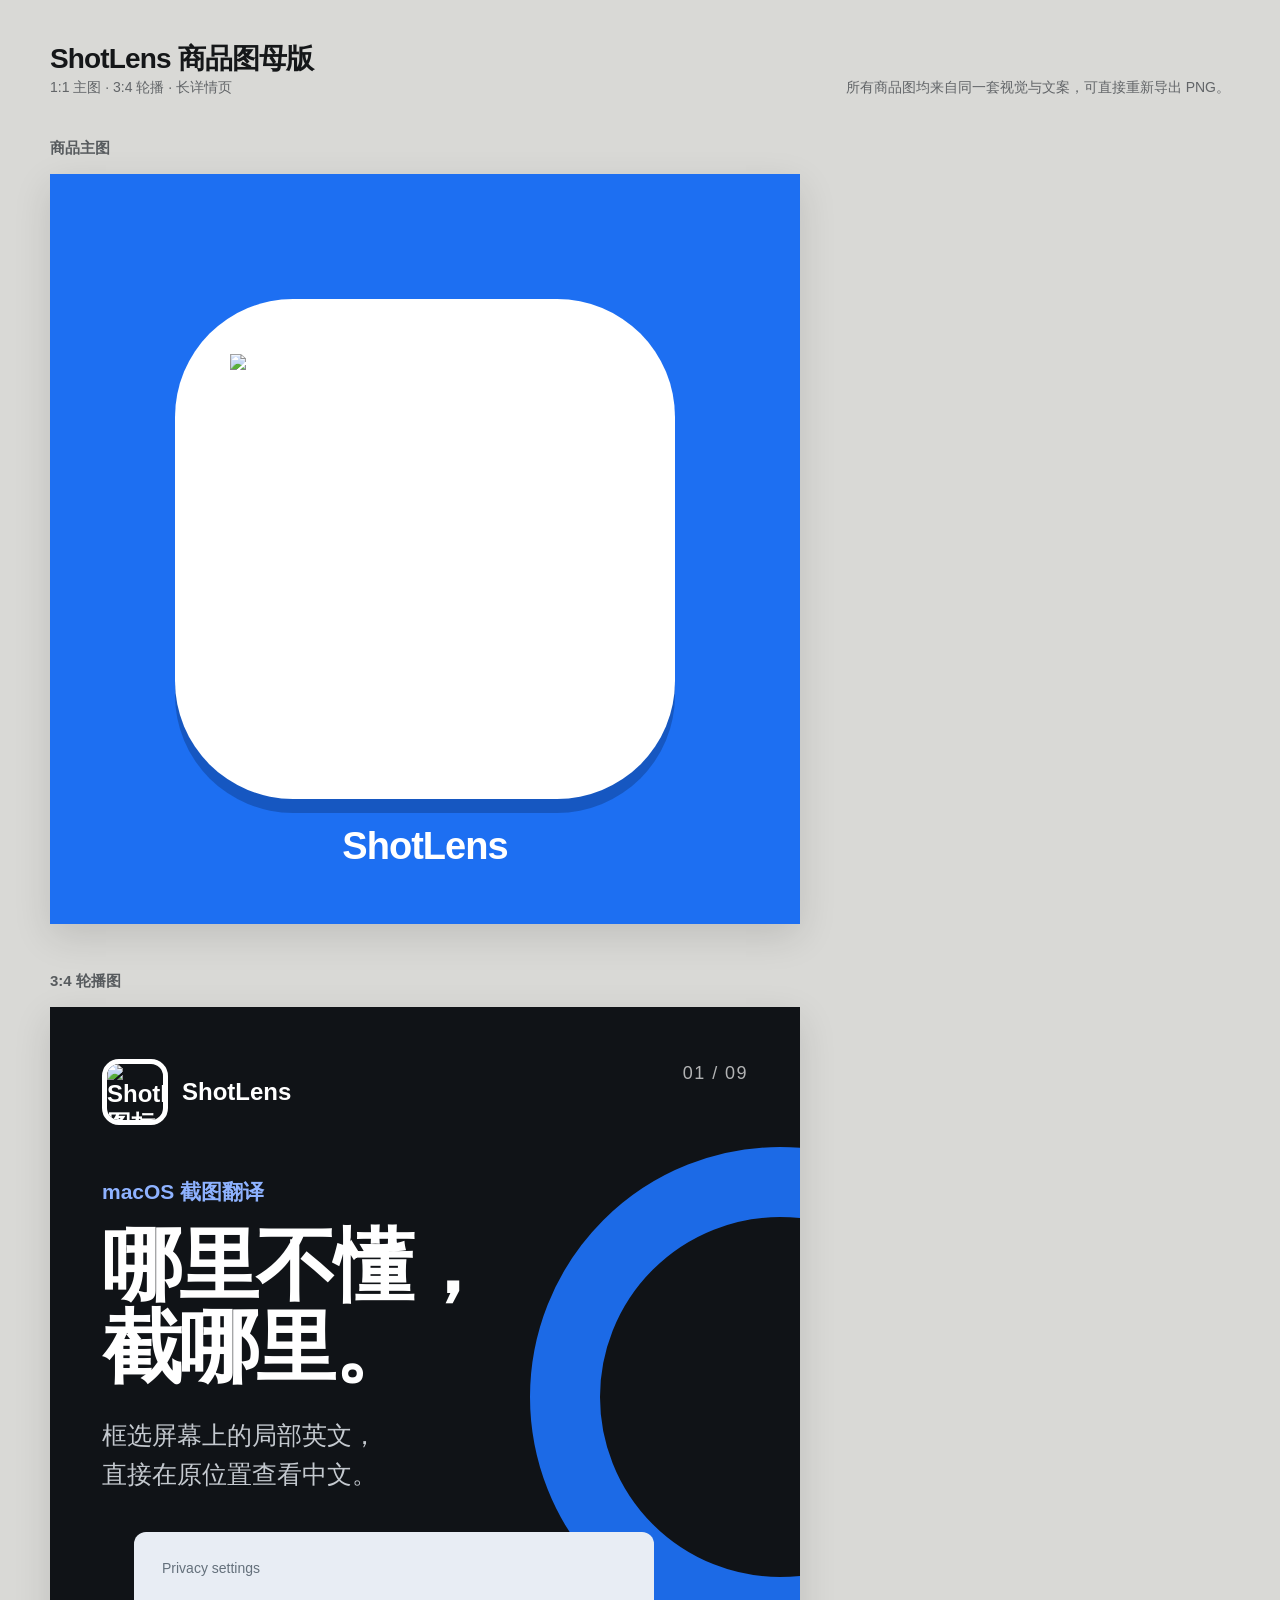
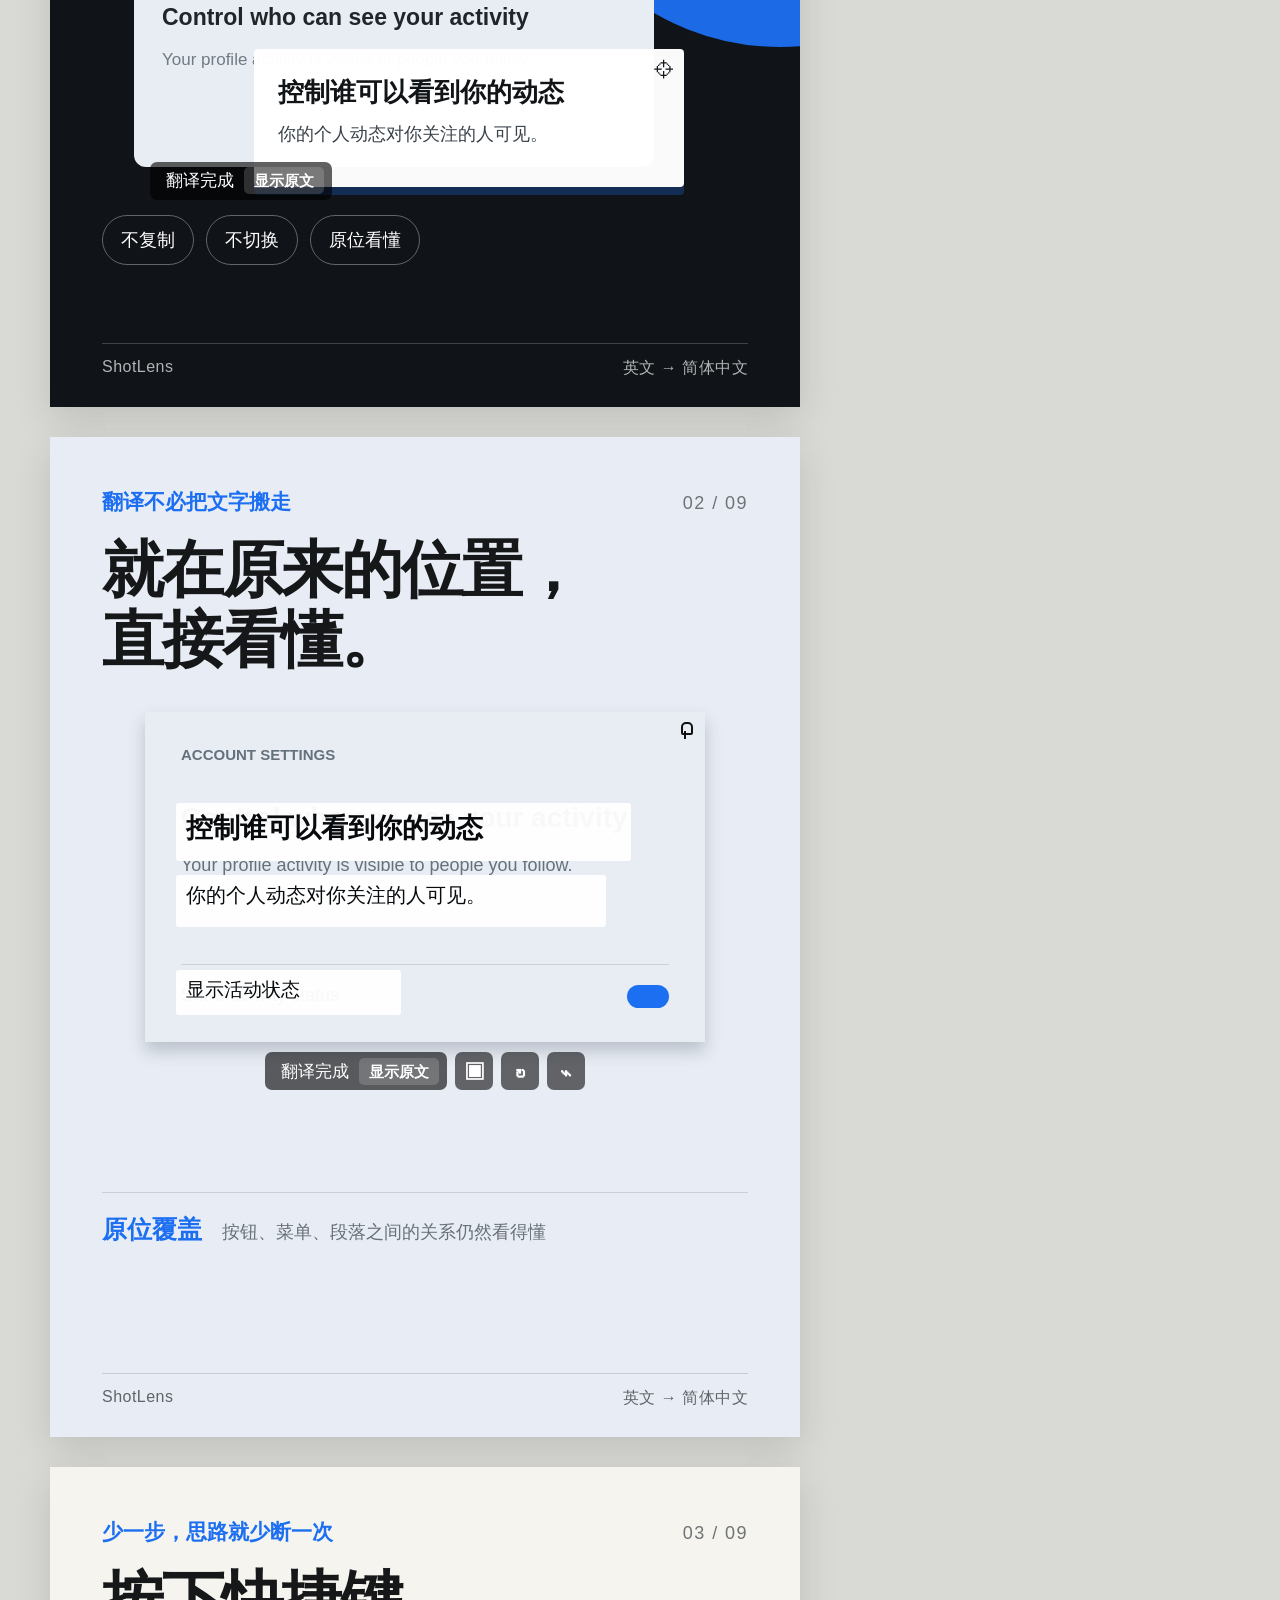
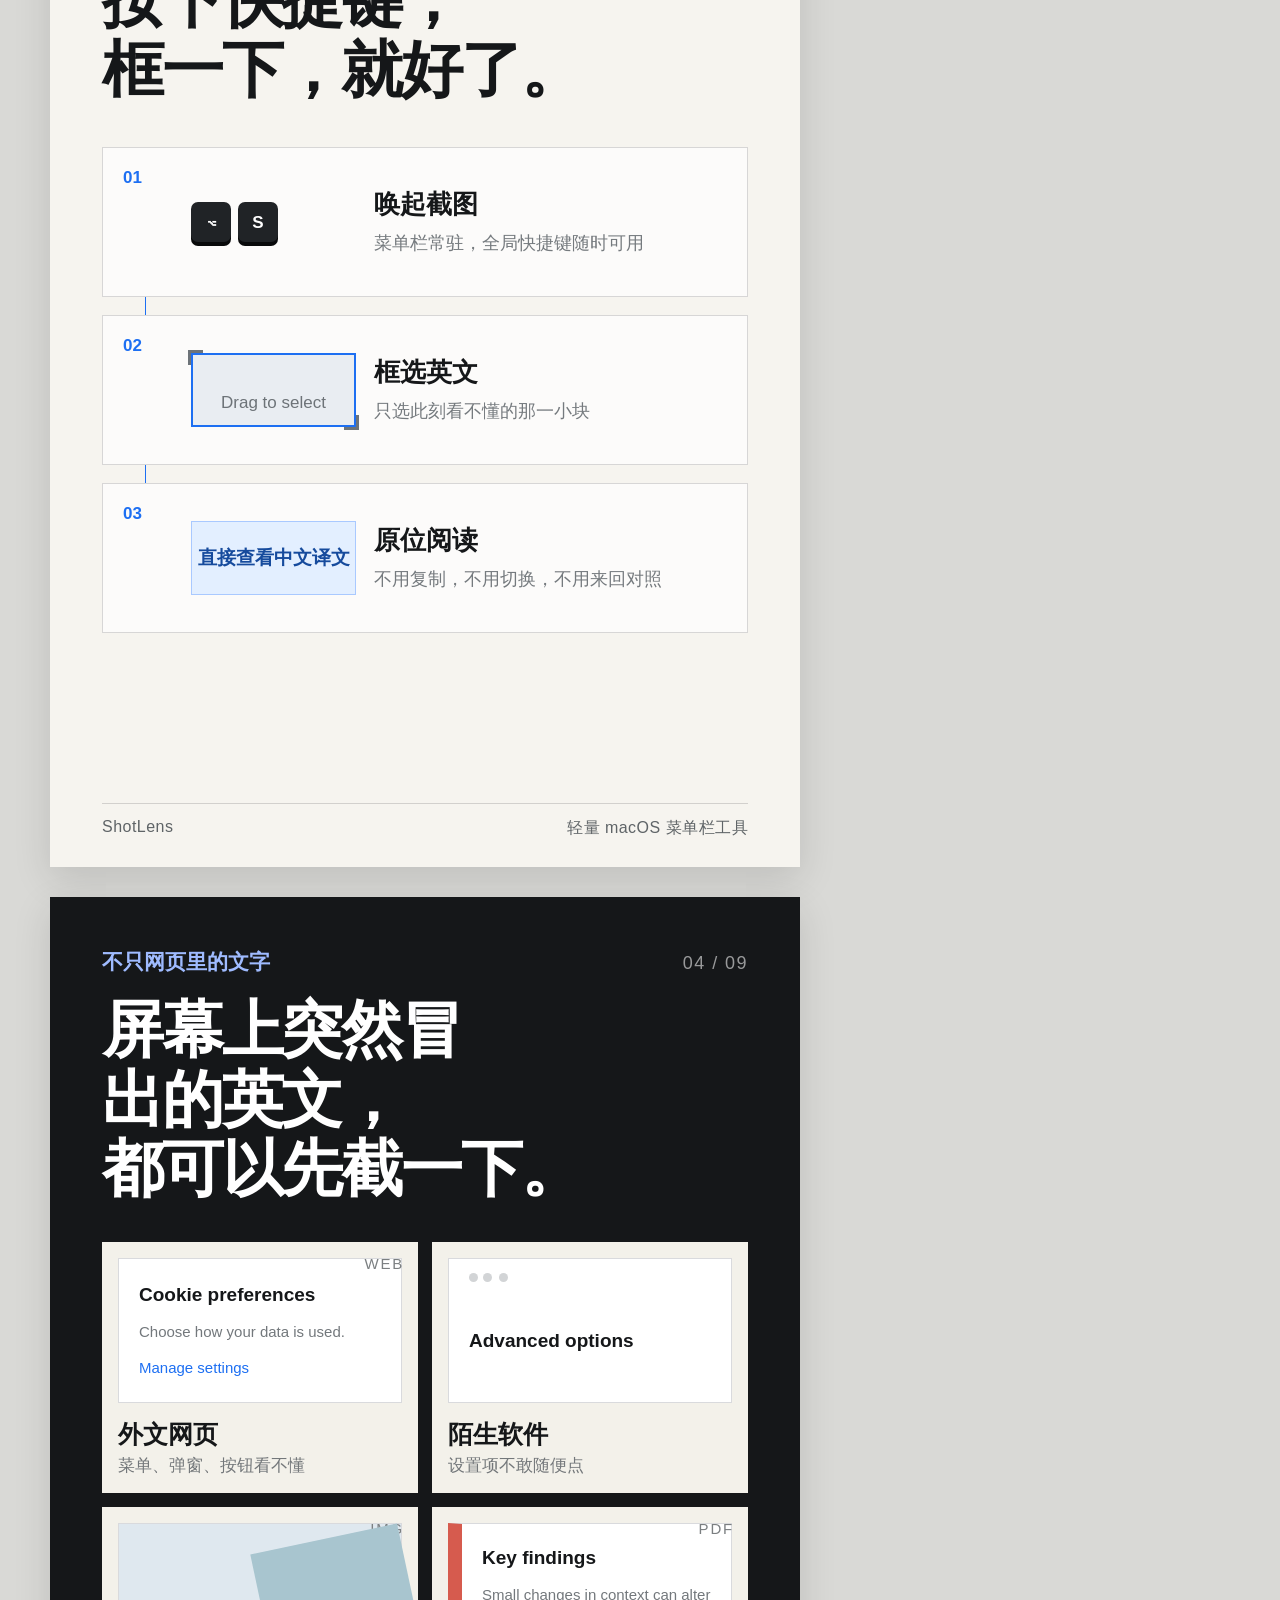
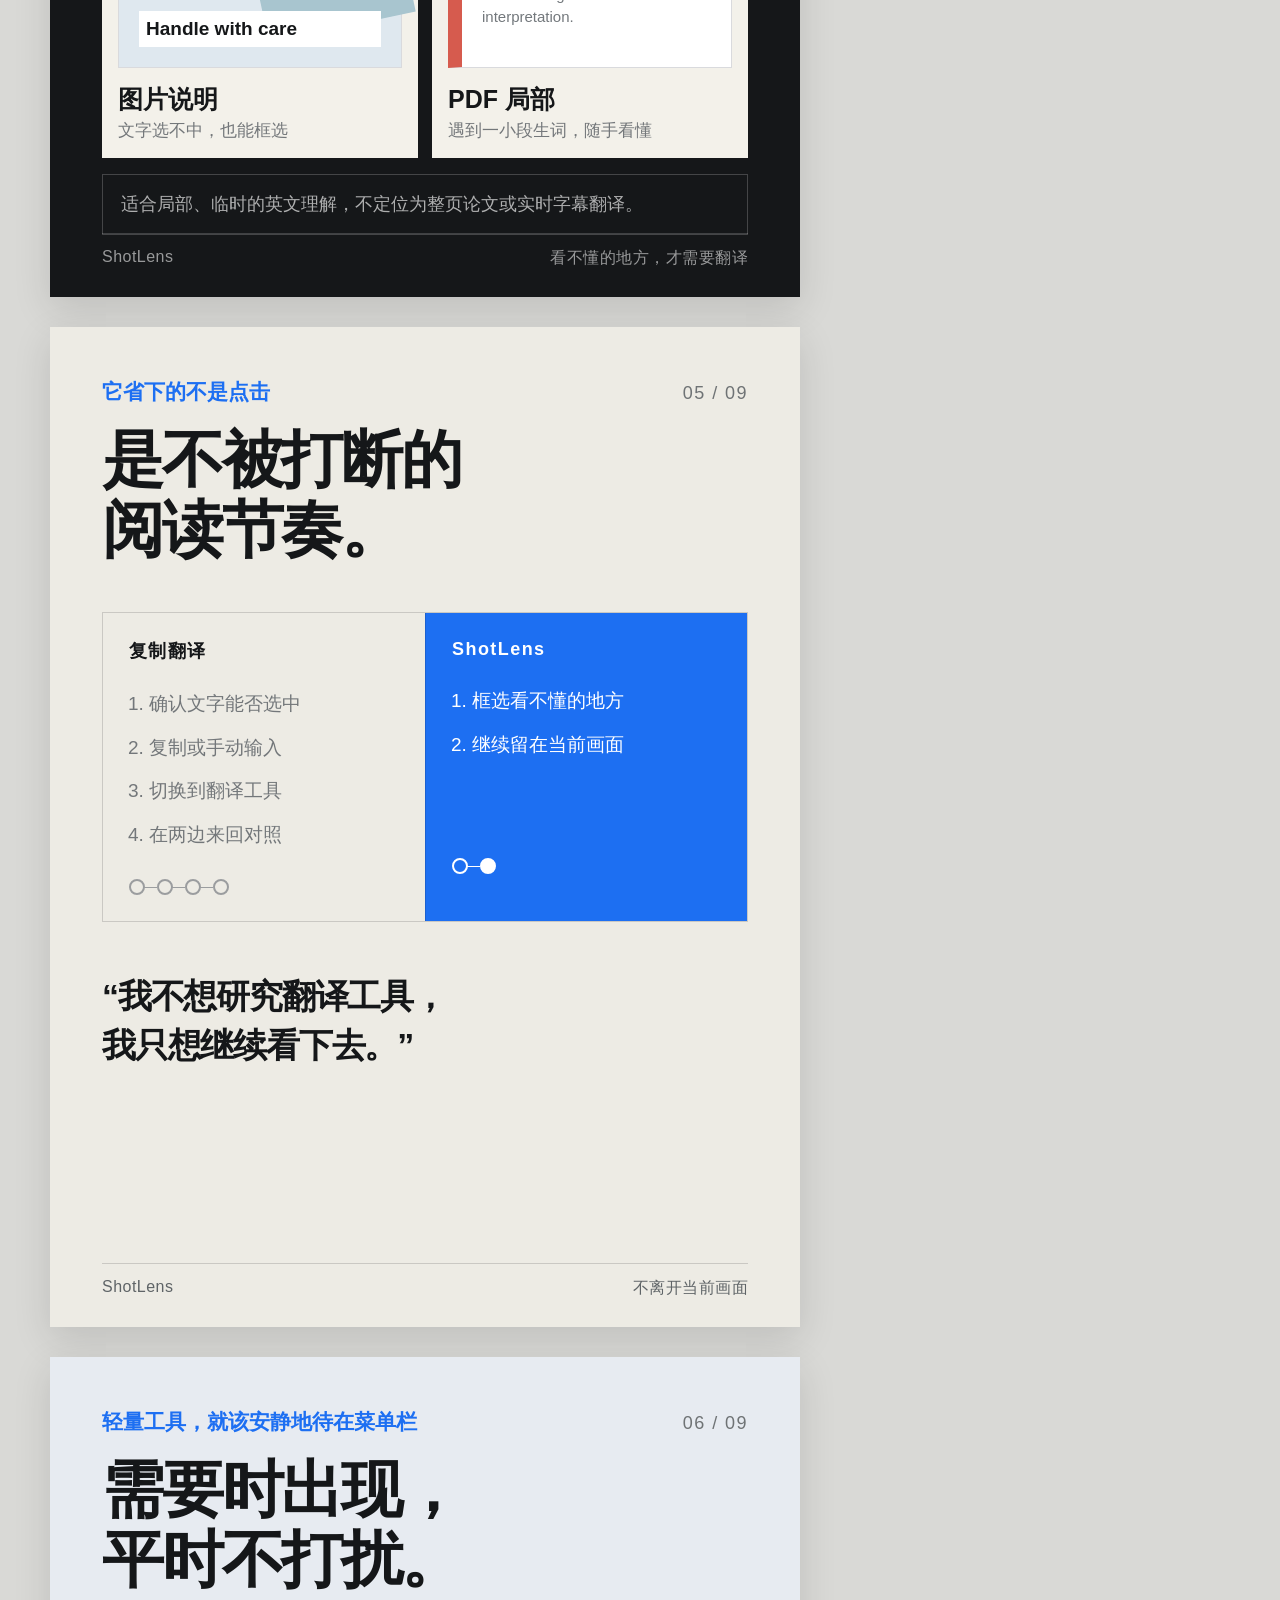
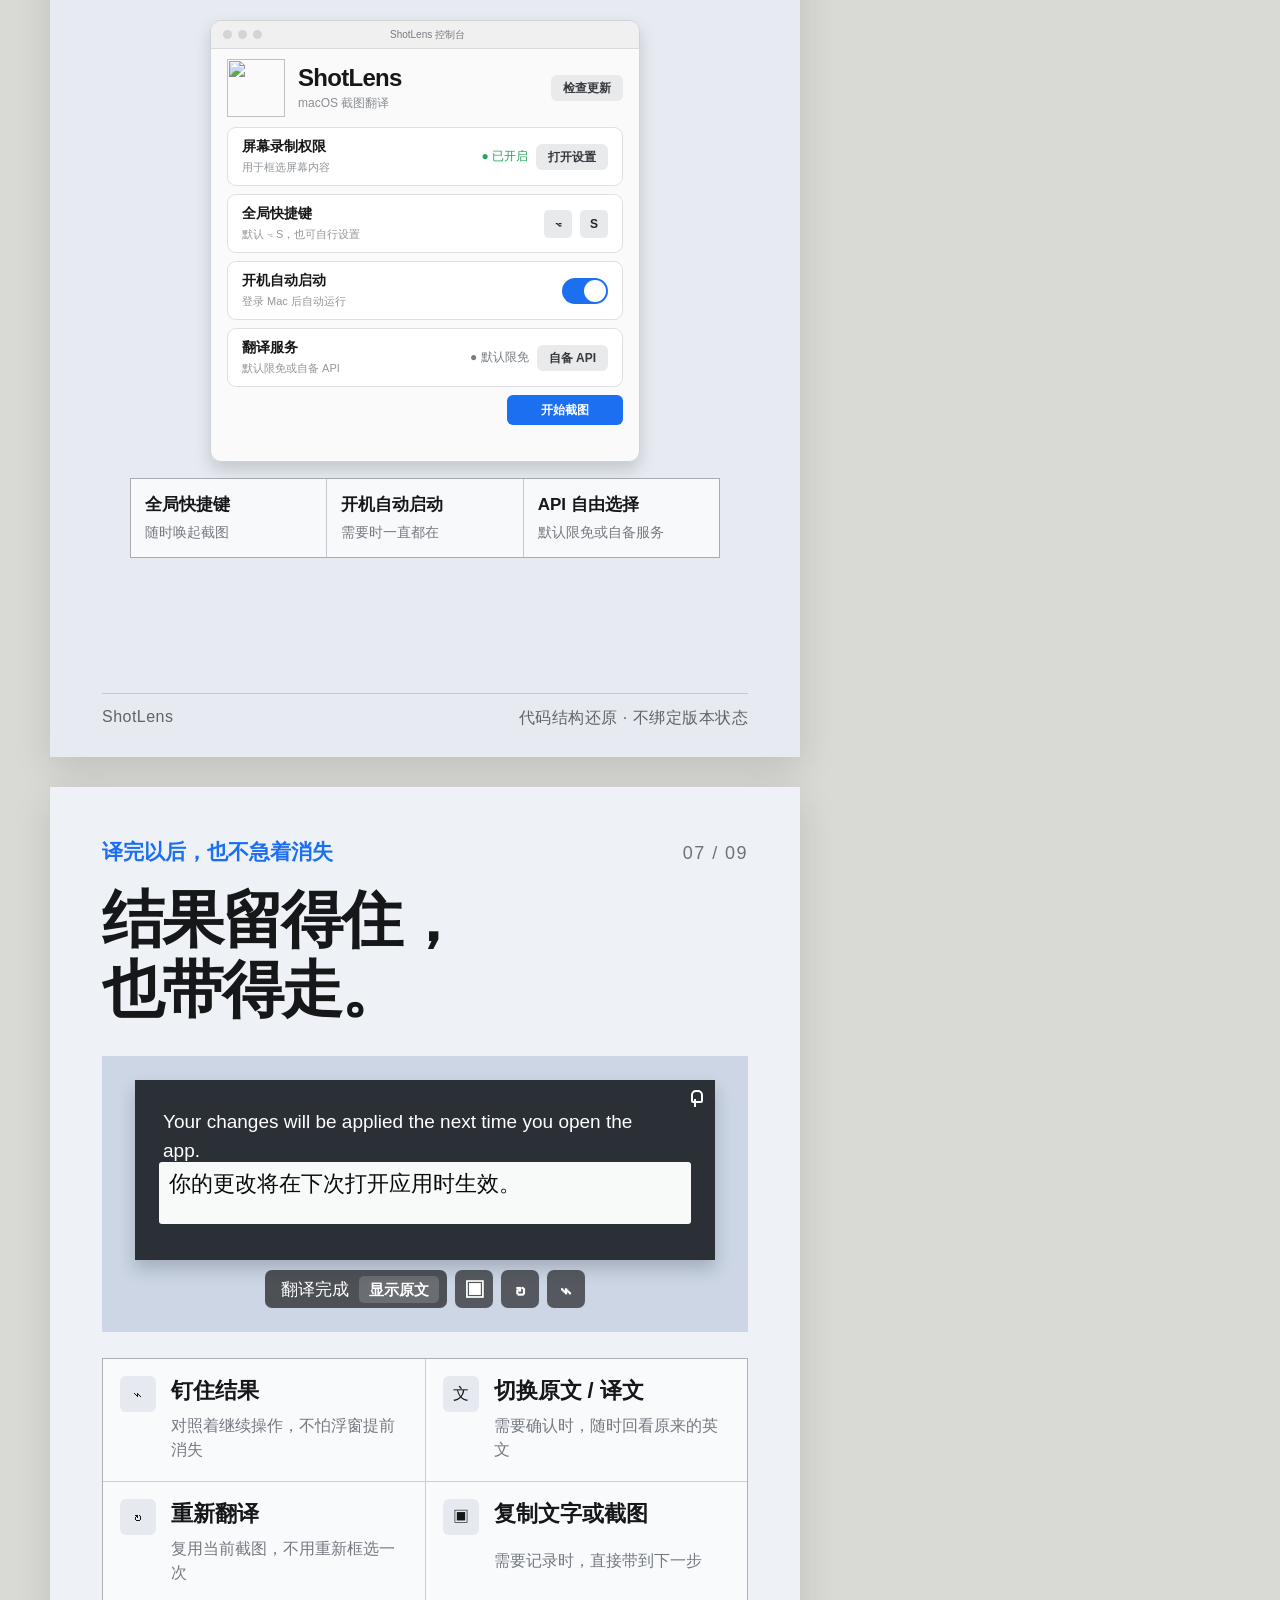
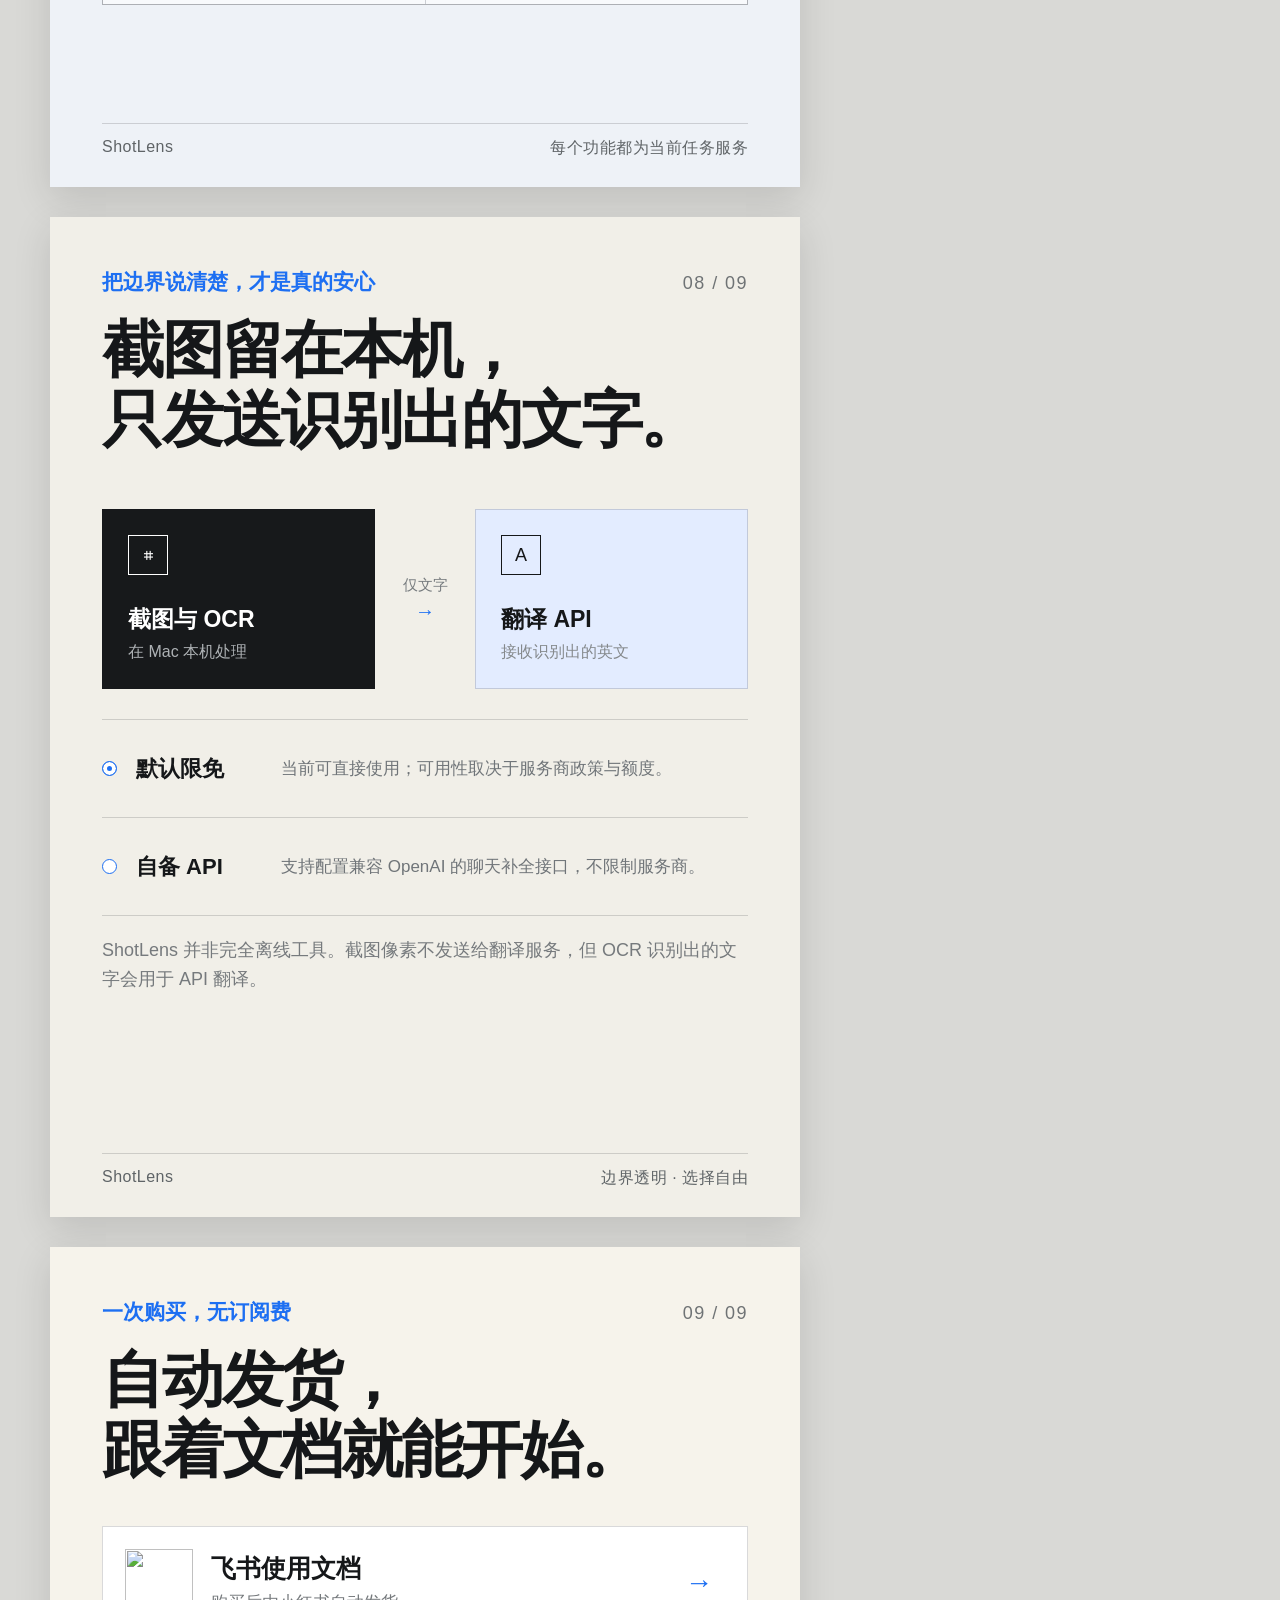
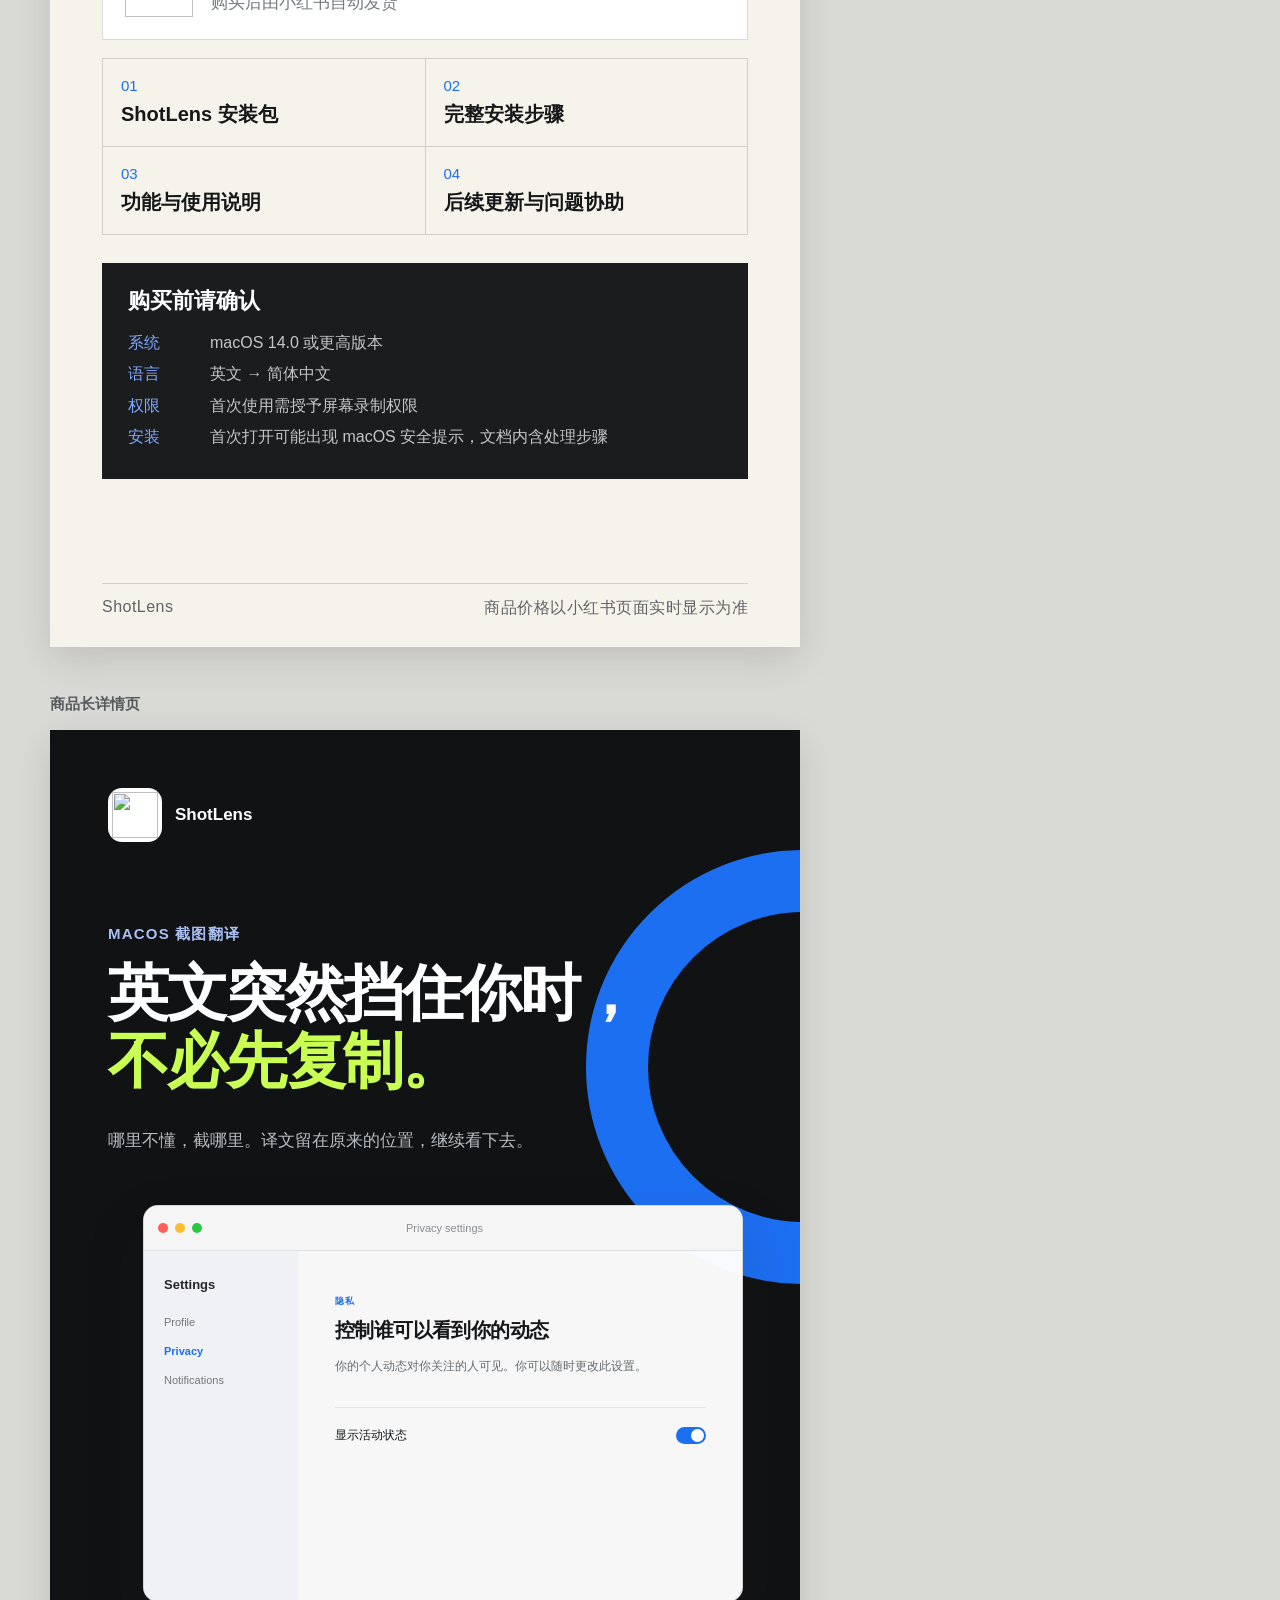
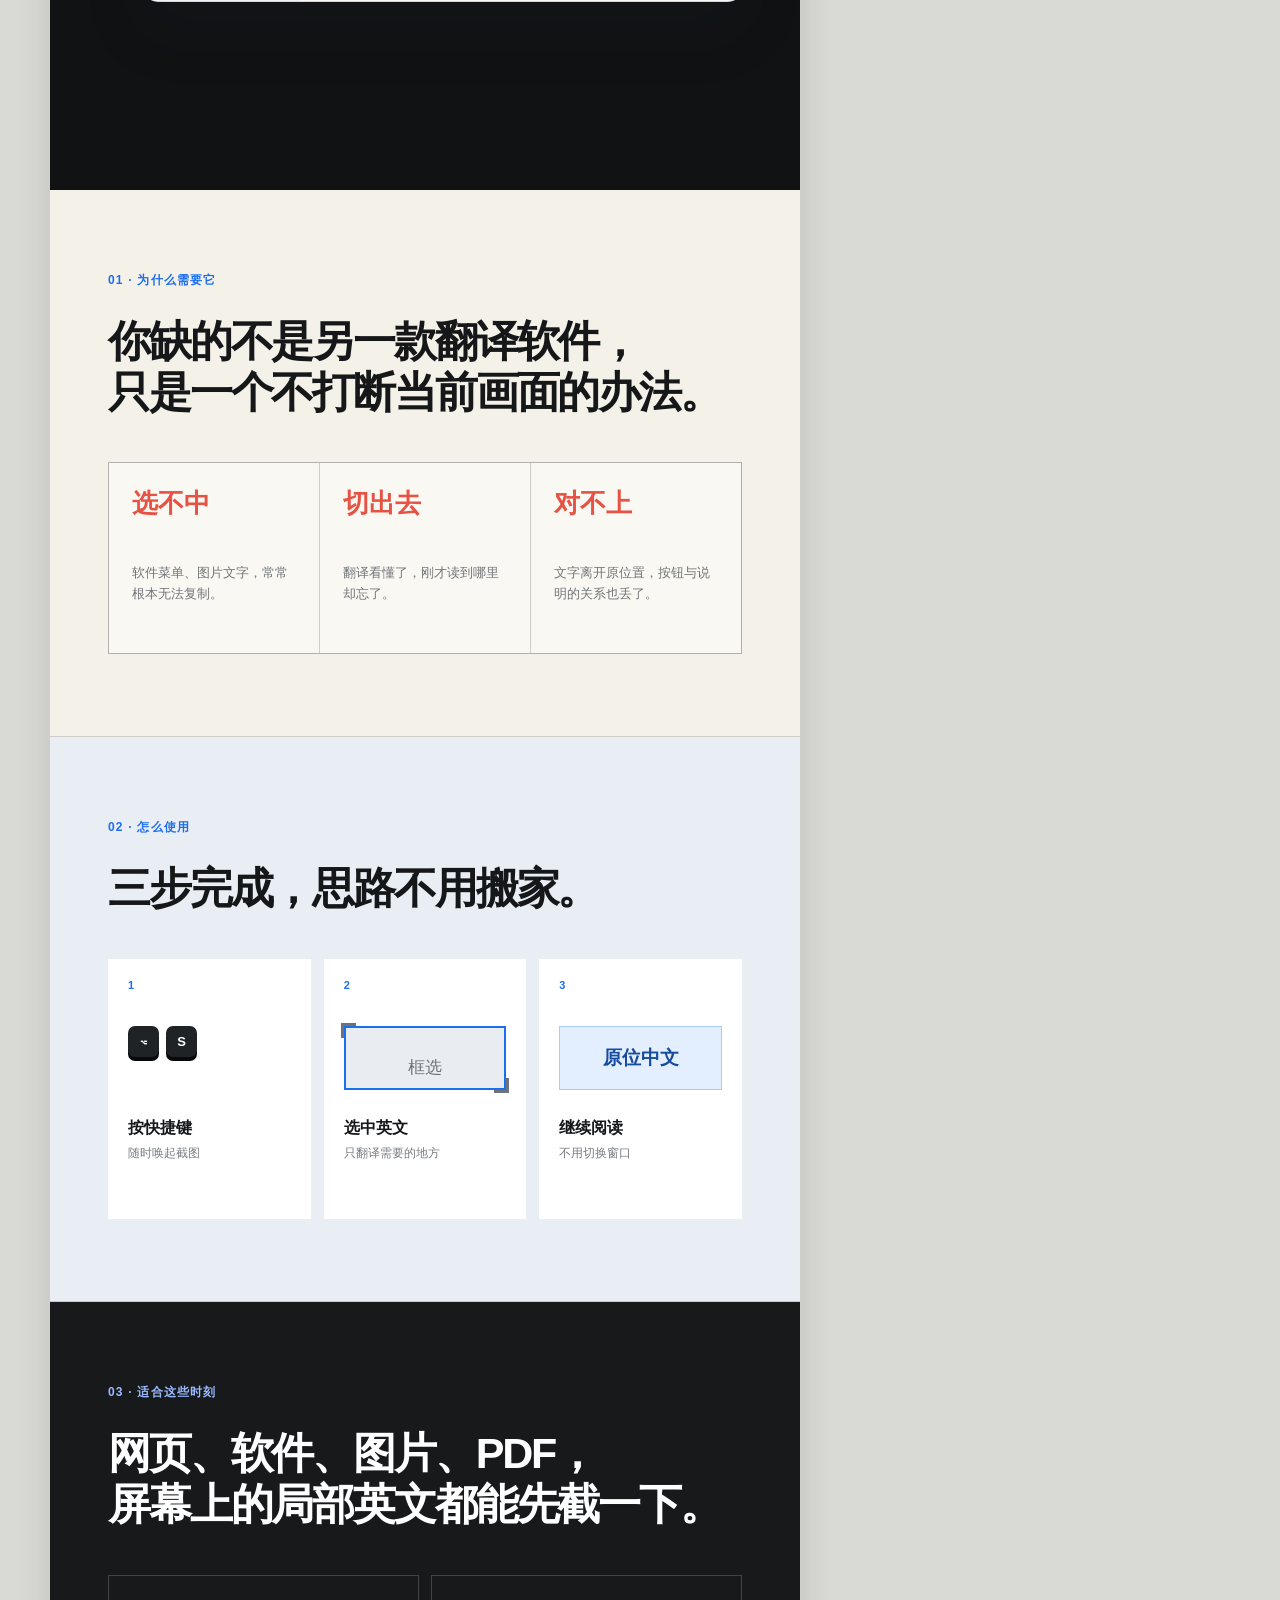
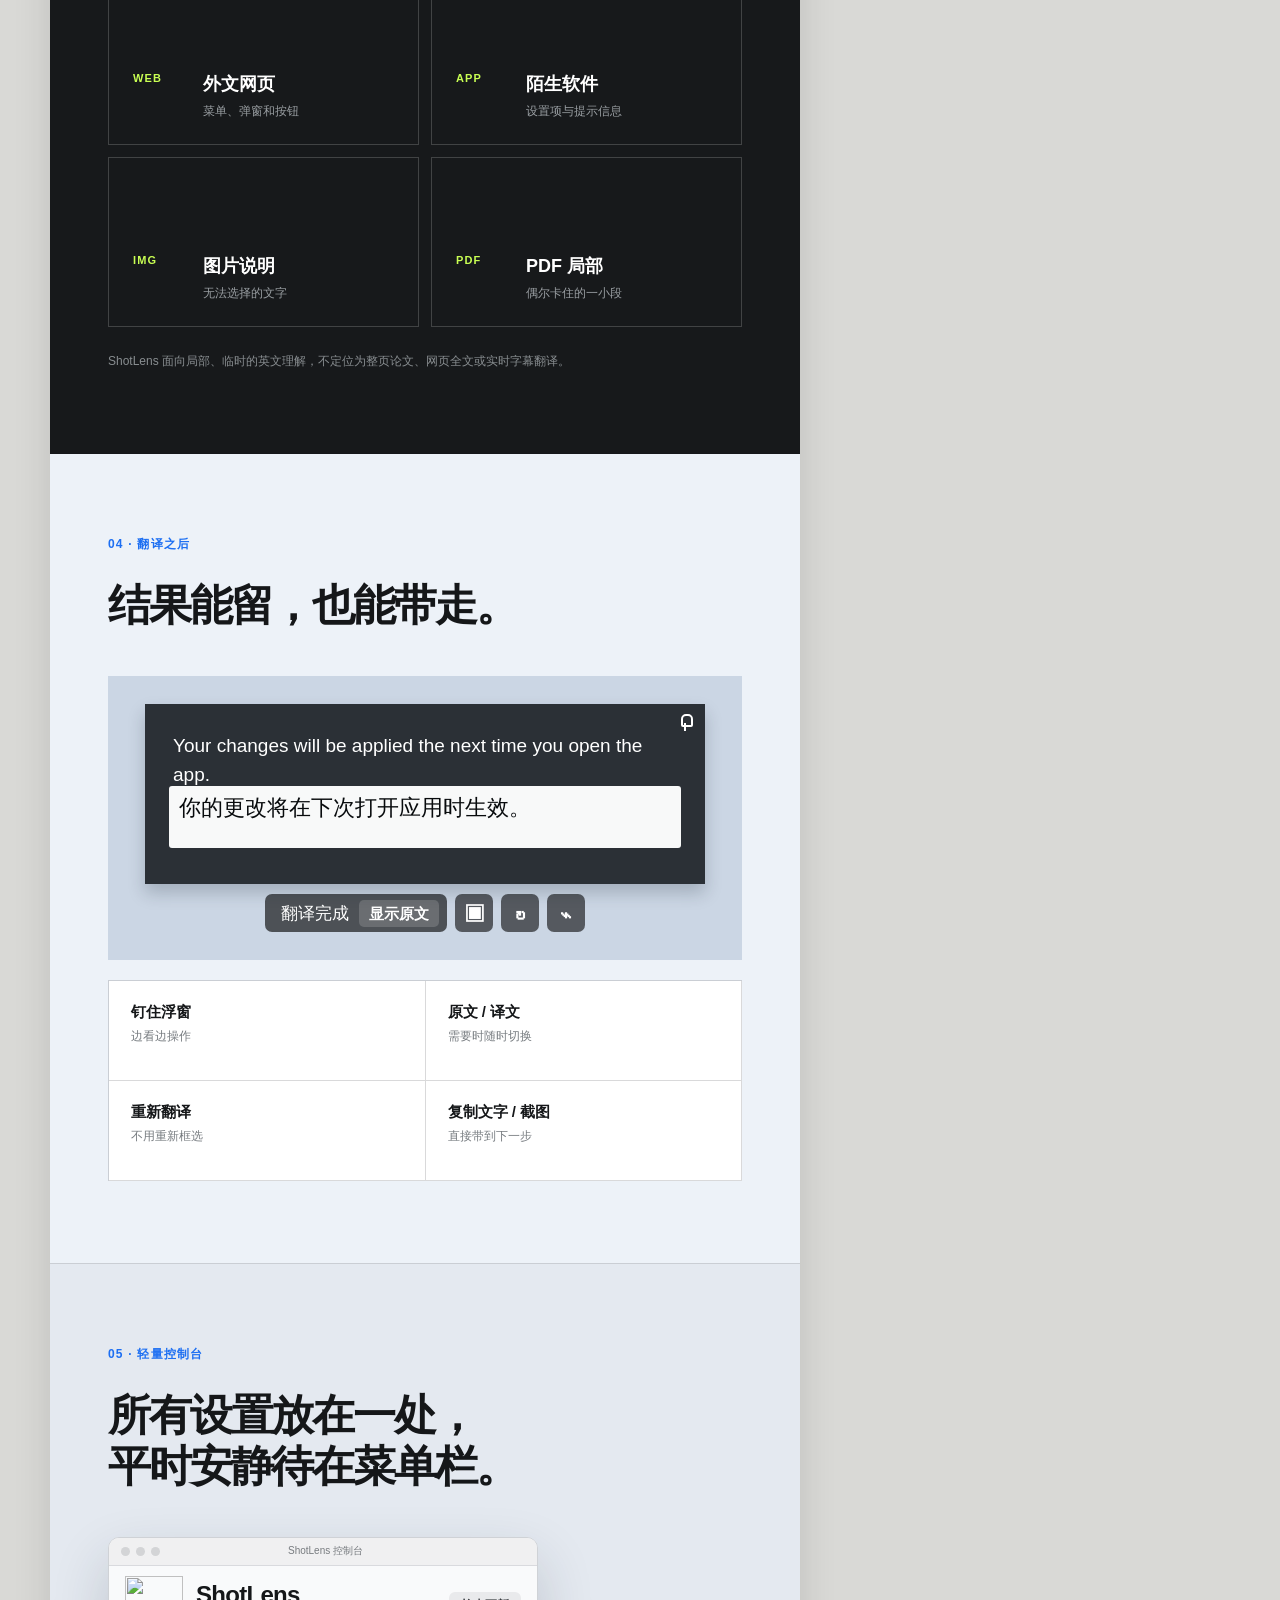
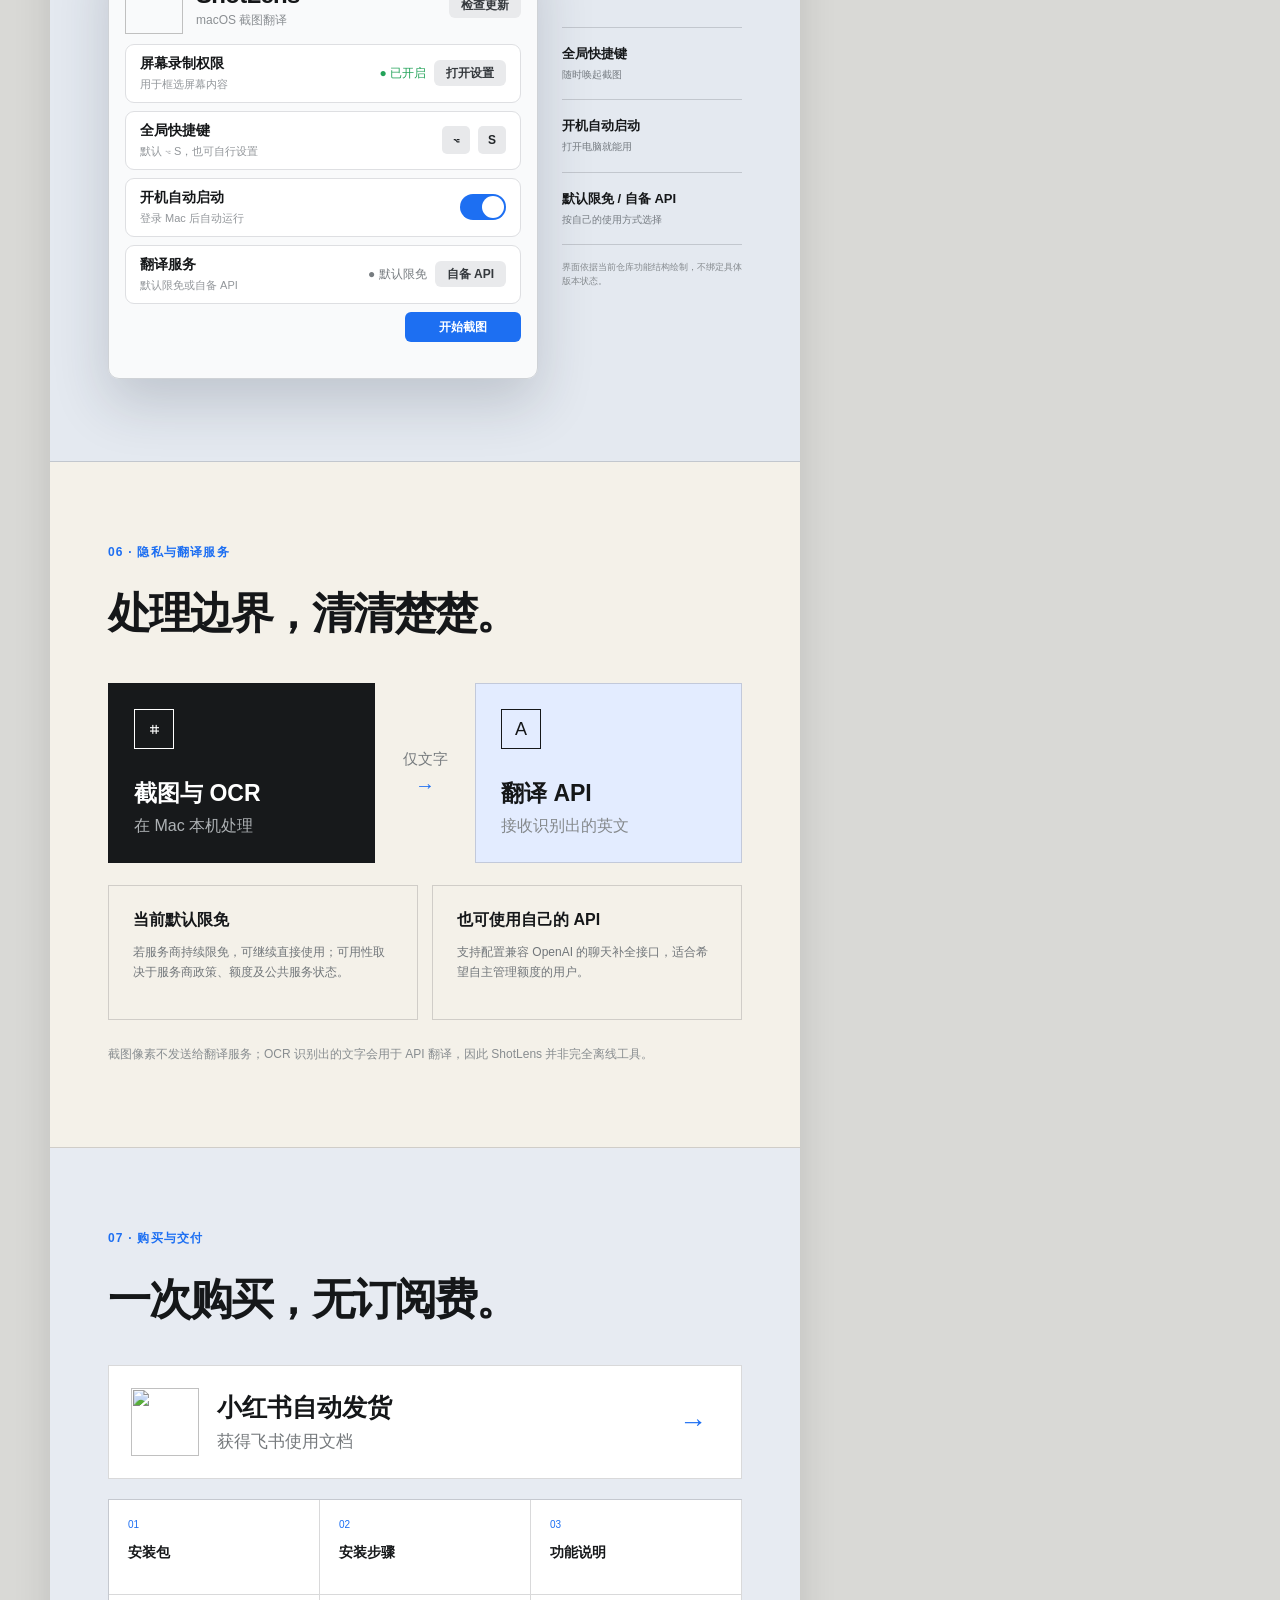
==== designs/xiaohongshu-product-page/versions/v2/index.html @ 8f298a24 "规范小红书商品图版本与文件命名" ====
<!doctype html>
<html lang="zh-CN">
<head>
  <meta charset="utf-8">
  <meta name="viewport" content="width=device-width, initial-scale=1, viewport-fit=cover">
  <title>ShotLens · 小红书商品详情页 · v2</title>
  <link rel="stylesheet" href="styles.css">
</head>
<body>
  <header class="workspace-header">
    <div>
      <strong>ShotLens 商品图母版</strong>
      <span>1:1 主图 · 3:4 轮播 · 长详情页</span>
    </div>
    <p>所有商品图均来自同一套视觉与文案，可直接重新导出 PNG。</p>
  </header>

  <main class="workspace">
    <section class="group">
      <h2>商品主图</h2>
      <article class="artboard square cover-square" data-export="00-square-cover" data-screen-label="商品主图">
        <div class="square-icon-stage">
          <img class="square-icon" src="../../assets/shotlens-icon.png" alt="ShotLens 图标">
        </div>
        <strong class="square-name">ShotLens</strong>
      </article>
    </section>

    <section class="group">
      <h2>3:4 轮播图</h2>
      <div class="artboard-list">
        <article class="artboard portrait slide-01 carousel-cover" data-export="01-carousel-cover" data-screen-label="01 轮播封面">
          <div class="slide-index">01 / 09</div>
          <div class="carousel-brand">
            <img src="../../assets/shotlens-icon.png" alt="ShotLens 图标">
            <span>ShotLens</span>
          </div>
          <div class="slide-heading">
            <p class="eyebrow">macOS 截图翻译</p>
            <h1>哪里不懂，<br>截哪里。</h1>
            <p class="cover-subtitle">框选屏幕上的局部英文，<br>直接在原位置查看中文。</p>
          </div>
          <div class="cover-product-demo">
            <div class="cover-source"><span>Privacy settings</span><strong>Control who can see your activity</strong><p>Your profile activity is visible to people you follow.</p></div>
            <div class="cover-translation"><strong>控制谁可以看到你的动态</strong><p>你的个人动态对你关注的人可见。</p><i class="pin-symbol">⌖</i></div>
            <div class="true-status"><span>翻译完成</span><button>显示原文</button></div>
          </div>
          <div class="cover-benefits"><span>不复制</span><span>不切换</span><span>原位看懂</span></div>
          <footer class="slide-footer"><span>ShotLens</span><span>英文 → 简体中文</span></footer>
        </article>

        <article class="artboard portrait slide-02" data-export="02-core-result" data-screen-label="02 原位翻译">
          <div class="slide-index">02 / 09</div>
          <div class="slide-heading compact">
            <p class="eyebrow">翻译不必把文字搬走</p>
            <h1>就在原来的位置，<br>直接看懂。</h1>
          </div>
          <div class="window-stage true-overlay-stage">
            <div class="true-result-window">
              <div class="source-page"><span class="source-label">ACCOUNT SETTINGS</span><h3>Control who can see your activity</h3><p>Your profile activity is visible to people you follow.</p><div class="source-row">Show activity status <i></i></div></div>
              <div class="translation-block block-title">控制谁可以看到你的动态</div>
              <div class="translation-block block-body">你的个人动态对你关注的人可见。</div>
              <div class="translation-block block-row">显示活动状态</div>
              <i class="true-pin">⌖</i>
            </div>
            <div class="true-controls">
              <div class="true-status"><span>翻译完成</span><button>显示原文</button></div>
              <div class="true-actions"><button aria-label="复制译文">▣</button><button aria-label="重新翻译">↻</button><button aria-label="复制截图">⌁</button></div>
            </div>
          </div>
          <div class="result-caption">
            <strong>原位覆盖</strong><span>按钮、菜单、段落之间的关系仍然看得懂</span>
          </div>
          <footer class="slide-footer"><span>ShotLens</span><span>英文 → 简体中文</span></footer>
        </article>

        <article class="artboard portrait slide-03" data-export="03-three-steps" data-screen-label="03 三步使用">
          <div class="slide-index">03 / 09</div>
          <div class="slide-heading compact">
            <p class="eyebrow">少一步，思路就少断一次</p>
            <h1>按下快捷键，<br>框一下，就好了。</h1>
          </div>
          <div class="steps">
            <div class="step-card">
              <span class="step-number">01</span>
              <div class="keyboard"><kbd>⌥</kbd><kbd>S</kbd></div>
              <div><strong>唤起截图</strong><p>菜单栏常驻，全局快捷键随时可用</p></div>
            </div>
            <div class="step-connector"></div>
            <div class="step-card">
              <span class="step-number">02</span>
              <div class="mini-selection"><i></i><span>Drag to select</span></div>
              <div><strong>框选英文</strong><p>只选此刻看不懂的那一小块</p></div>
            </div>
            <div class="step-connector"></div>
            <div class="step-card">
              <span class="step-number">03</span>
              <div class="mini-result">直接查看中文译文</div>
              <div><strong>原位阅读</strong><p>不用复制，不用切换，不用来回对照</p></div>
            </div>
          </div>
          <footer class="slide-footer"><span>ShotLens</span><span>轻量 macOS 菜单栏工具</span></footer>
        </article>

        <article class="artboard portrait slide-04" data-export="04-scenes" data-screen-label="04 使用场景">
          <div class="slide-index">04 / 09</div>
          <div class="slide-heading compact">
            <p class="eyebrow">不只网页里的文字</p>
            <h1>屏幕上突然冒出的英文，<br>都可以先截一下。</h1>
          </div>
          <div class="scene-grid">
            <div class="scene-card scene-web"><span class="scene-code">WEB</span><div class="scene-visual"><b>Cookie preferences</b><p>Choose how your data is used.</p><span>Manage settings</span></div><h3>外文网页</h3><p>菜单、弹窗、按钮看不懂</p></div>
            <div class="scene-card scene-app"><span class="scene-code">APP</span><div class="scene-visual app-visual"><i></i><i></i><i></i><b>Advanced options</b></div><h3>陌生软件</h3><p>设置项不敢随便点</p></div>
            <div class="scene-card scene-image"><span class="scene-code">IMG</span><div class="scene-visual image-visual"><span></span><b>Handle with care</b></div><h3>图片说明</h3><p>文字选不中，也能框选</p></div>
            <div class="scene-card scene-pdf"><span class="scene-code">PDF</span><div class="scene-visual pdf-visual"><b>Key findings</b><p>Small changes in context can alter interpretation.</p></div><h3>PDF 局部</h3><p>遇到一小段生词，随手看懂</p></div>
          </div>
          <div class="scope-note">适合局部、临时的英文理解，不定位为整页论文或实时字幕翻译。</div>
          <footer class="slide-footer"><span>ShotLens</span><span>看不懂的地方，才需要翻译</span></footer>
        </article>

        <article class="artboard portrait slide-05" data-export="05-benefits" data-screen-label="05 对比收益">
          <div class="slide-index">05 / 09</div>
          <div class="slide-heading compact">
            <p class="eyebrow">它省下的不是点击</p>
            <h1>是不被打断的<br>阅读节奏。</h1>
          </div>
          <div class="comparison">
            <div class="compare-column old-way">
              <span class="compare-label">复制翻译</span>
              <ol><li>确认文字能否选中</li><li>复制或手动输入</li><li>切换到翻译工具</li><li>在两边来回对照</li></ol>
              <div class="route-line broken"><i></i><i></i><i></i><i></i></div>
            </div>
            <div class="compare-column shot-way">
              <span class="compare-label">ShotLens</span>
              <ol><li>框选看不懂的地方</li><li>继续留在当前画面</li></ol>
              <div class="route-line direct"><i></i><i></i></div>
            </div>
          </div>
          <blockquote>“我不想研究翻译工具，<br>我只想继续看下去。”</blockquote>
          <footer class="slide-footer"><span>ShotLens</span><span>不离开当前画面</span></footer>
        </article>

        <article class="artboard portrait slide-console slide-console-code" data-export="06-code-ui" data-screen-label="06 代码绘制界面">
          <div class="slide-index">06 / 09</div>
          <div class="slide-heading compact">
            <p class="eyebrow">轻量工具，就该安静地待在菜单栏</p>
            <h1>需要时出现，<br>平时不打扰。</h1>
          </div>
          <div class="repo-console">
            <div class="repo-titlebar"><i></i><i></i><i></i><span>ShotLens 控制台</span></div>
            <div class="repo-identity"><img src="../../assets/shotlens-icon.png" alt=""><div><strong>ShotLens</strong><span>macOS 截图翻译</span></div><button>检查更新</button></div>
            <div class="repo-row"><div><b>屏幕录制权限</b><small>用于框选屏幕内容</small></div><span class="status-ok">● 已开启</span><button>打开设置</button></div>
            <div class="repo-row"><div><b>全局快捷键</b><small>默认 ⌥ S，也可自行设置</small></div><kbd>⌥</kbd><kbd>S</kbd></div>
            <div class="repo-row"><div><b>开机自动启动</b><small>登录 Mac 后自动运行</small></div><span class="repo-switch"><i></i></span></div>
            <div class="repo-row"><div><b>翻译服务</b><small>默认限免或自备 API</small></div><span class="status-neutral">● 默认限免</span><button>自备 API</button></div>
            <button class="repo-primary">开始截图</button>
          </div>
          <div class="console-points"><div><strong>全局快捷键</strong><span>随时唤起截图</span></div><div><strong>开机自动启动</strong><span>需要时一直都在</span></div><div><strong>API 自由选择</strong><span>默认限免或自备服务</span></div></div>
          <footer class="slide-footer"><span>ShotLens</span><span>代码结构还原 · 不绑定版本状态</span></footer>
        </article>

        <article class="artboard portrait slide-06" data-export="07-result-tools" data-screen-label="07 结果工具">
          <div class="slide-index">07 / 09</div>
          <div class="slide-heading compact">
            <p class="eyebrow">译完以后，也不急着消失</p>
            <h1>结果留得住，<br>也带得走。</h1>
          </div>
          <div class="floating-demo true-demo">
            <div class="true-result-window compact-result">
              <div class="source-page"><p>Your changes will be applied the next time you open the app.</p></div>
              <div class="translation-block single-block">你的更改将在下次打开应用时生效。</div>
              <i class="true-pin">⌖</i>
            </div>
            <div class="true-controls"><div class="true-status"><span>翻译完成</span><button>显示原文</button></div><div class="true-actions"><button>▣</button><button>↻</button><button>⌁</button></div></div>
          </div>
          <div class="feature-list">
            <div><span>⌁</span><strong>钉住结果</strong><p>对照着继续操作，不怕浮窗提前消失</p></div>
            <div><span>文</span><strong>切换原文 / 译文</strong><p>需要确认时，随时回看原来的英文</p></div>
            <div><span>↻</span><strong>重新翻译</strong><p>复用当前截图，不用重新框选一次</p></div>
            <div><span>▣</span><strong>复制文字或截图</strong><p>需要记录时，直接带到下一步</p></div>
          </div>
          <footer class="slide-footer"><span>ShotLens</span><span>每个功能都为当前任务服务</span></footer>
        </article>

        <article class="artboard portrait slide-07" data-export="08-privacy-api" data-screen-label="08 隐私与 API">
          <div class="slide-index">08 / 09</div>
          <div class="slide-heading compact">
            <p class="eyebrow">把边界说清楚，才是真的安心</p>
            <h1>截图留在本机，<br>只发送识别出的文字。</h1>
          </div>
          <div class="privacy-flow">
            <div class="privacy-node local"><span class="node-icon">⌗</span><strong>截图与 OCR</strong><small>在 Mac 本机处理</small></div>
            <div class="flow-arrow"><span>仅文字</span>→</div>
            <div class="privacy-node api"><span class="node-icon">A</span><strong>翻译 API</strong><small>接收识别出的英文</small></div>
          </div>
          <div class="api-choice">
            <div><span class="choice-dot"></span><strong>默认限免</strong><p>当前可直接使用；可用性取决于服务商政策与额度。</p></div>
            <div><span class="choice-dot hollow"></span><strong>自备 API</strong><p>支持配置兼容 OpenAI 的聊天补全接口，不限制服务商。</p></div>
          </div>
          <p class="privacy-disclaimer">ShotLens 并非完全离线工具。截图像素不发送给翻译服务，但 OCR 识别出的文字会用于 API 翻译。</p>
          <footer class="slide-footer"><span>ShotLens</span><span>边界透明 · 选择自由</span></footer>
        </article>

        <article class="artboard portrait slide-08" data-export="09-purchase-guide" data-screen-label="09 购买须知">
          <div class="slide-index">09 / 09</div>
          <div class="slide-heading compact">
            <p class="eyebrow">一次购买，无订阅费</p>
            <h1>自动发货，<br>跟着文档就能开始。</h1>
          </div>
          <div class="delivery-card">
            <div class="delivery-icon"><img src="../../assets/shotlens-icon.png" alt=""></div>
            <div><strong>飞书使用文档</strong><p>购买后由小红书自动发货</p></div>
            <span class="delivery-arrow">→</span>
          </div>
          <div class="delivery-contents">
            <div><span>01</span><strong>ShotLens 安装包</strong></div>
            <div><span>02</span><strong>完整安装步骤</strong></div>
            <div><span>03</span><strong>功能与使用说明</strong></div>
            <div><span>04</span><strong>后续更新与问题协助</strong></div>
          </div>
          <div class="requirements">
            <h3>购买前请确认</h3>
            <p><span>系统</span>macOS 14.0 或更高版本</p>
            <p><span>语言</span>英文 → 简体中文</p>
            <p><span>权限</span>首次使用需授予屏幕录制权限</p>
            <p><span>安装</span>首次打开可能出现 macOS 安全提示，文档内含处理步骤</p>
          </div>
          <footer class="slide-footer"><span>ShotLens</span><span>商品价格以小红书页面实时显示为准</span></footer>
        </article>
      </div>
    </section>

    <section class="group">
      <h2>商品长详情页</h2>
      <article class="artboard long-page" data-export="10-long-detail" data-screen-label="商品长详情页">
        <section class="long-hero">
          <div class="long-brand"><span class="long-logo-tile"><img src="../../assets/shotlens-icon.png" alt=""></span><span>ShotLens</span></div>
          <p class="eyebrow">macOS 截图翻译</p>
          <h1>英文突然挡住你时，<br><em>不必先复制。</em></h1>
          <p class="long-lead">哪里不懂，截哪里。译文留在原来的位置，继续看下去。</p>
          <div class="long-hero-window">
            <div class="mac-window browser-window">
              <div class="window-bar"><i></i><i></i><i></i><span>Privacy settings</span></div>
              <div class="browser-body"><aside><b>Settings</b><span>Profile</span><span class="active-en">Privacy</span><span>Notifications</span></aside><section><p class="ui-kicker">隐私</p><h3>控制谁可以看到你的动态</h3><p>你的个人动态对你关注的人可见。你可以随时更改此设置。</p><div class="toggle-row"><span>显示活动状态</span><i></i></div></section></div>
            </div>
          </div>
        </section>

        <section class="long-section pain-section">
          <p class="section-number">01 · 为什么需要它</p>
          <h2>你缺的不是另一款翻译软件，<br>只是一个不打断当前画面的办法。</h2>
          <div class="long-pains"><div><span>选不中</span><p>软件菜单、图片文字，常常根本无法复制。</p></div><div><span>切出去</span><p>翻译看懂了，刚才读到哪里却忘了。</p></div><div><span>对不上</span><p>文字离开原位置，按钮与说明的关系也丢了。</p></div></div>
        </section>

        <section class="long-section how-section">
          <p class="section-number">02 · 怎么使用</p>
          <h2>三步完成，思路不用搬家。</h2>
          <div class="long-steps"><div><b>1</b><span class="keyboard"><kbd>⌥</kbd><kbd>S</kbd></span><strong>按快捷键</strong><p>随时唤起截图</p></div><div><b>2</b><span class="mini-selection"><i></i><em>框选</em></span><strong>选中英文</strong><p>只翻译需要的地方</p></div><div><b>3</b><span class="mini-result">原位中文</span><strong>继续阅读</strong><p>不用切换窗口</p></div></div>
        </section>

        <section class="long-section scene-section">
          <p class="section-number">03 · 适合这些时刻</p>
          <h2>网页、软件、图片、PDF，<br>屏幕上的局部英文都能先截一下。</h2>
          <div class="long-scenes"><div><b>WEB</b><strong>外文网页</strong><p>菜单、弹窗和按钮</p></div><div><b>APP</b><strong>陌生软件</strong><p>设置项与提示信息</p></div><div><b>IMG</b><strong>图片说明</strong><p>无法选择的文字</p></div><div><b>PDF</b><strong>PDF 局部</strong><p>偶尔卡住的一小段</p></div></div>
          <p class="long-note">ShotLens 面向局部、临时的英文理解，不定位为整页论文、网页全文或实时字幕翻译。</p>
        </section>

        <section class="long-section feature-section">
          <p class="section-number">04 · 翻译之后</p>
          <h2>结果能留，也能带走。</h2>
          <div class="long-feature-demo true-demo"><div class="true-result-window compact-result"><div class="source-page"><p>Your changes will be applied the next time you open the app.</p></div><div class="translation-block single-block">你的更改将在下次打开应用时生效。</div><i class="true-pin">⌖</i></div><div class="true-controls"><div class="true-status"><span>翻译完成</span><button>显示原文</button></div><div class="true-actions"><button>▣</button><button>↻</button><button>⌁</button></div></div></div>
          <div class="long-features"><div><strong>钉住浮窗</strong><p>边看边操作</p></div><div><strong>原文 / 译文</strong><p>需要时随时切换</p></div><div><strong>重新翻译</strong><p>不用重新框选</p></div><div><strong>复制文字 / 截图</strong><p>直接带到下一步</p></div></div>
        </section>

        <section class="long-section console-section">
          <p class="section-number">05 · 轻量控制台</p>
          <h2>所有设置放在一处，<br>平时安静待在菜单栏。</h2>
          <div class="long-console-layout">
            <div class="repo-console">
              <div class="repo-titlebar"><i></i><i></i><i></i><span>ShotLens 控制台</span></div>
              <div class="repo-identity"><img src="../../assets/shotlens-icon.png" alt=""><div><strong>ShotLens</strong><span>macOS 截图翻译</span></div><button>检查更新</button></div>
              <div class="repo-row"><div><b>屏幕录制权限</b><small>用于框选屏幕内容</small></div><span class="status-ok">● 已开启</span><button>打开设置</button></div>
              <div class="repo-row"><div><b>全局快捷键</b><small>默认 ⌥ S，也可自行设置</small></div><kbd>⌥</kbd><kbd>S</kbd></div>
              <div class="repo-row"><div><b>开机自动启动</b><small>登录 Mac 后自动运行</small></div><span class="repo-switch"><i></i></span></div>
              <div class="repo-row"><div><b>翻译服务</b><small>默认限免或自备 API</small></div><span class="status-neutral">● 默认限免</span><button>自备 API</button></div>
              <button class="repo-primary">开始截图</button>
            </div>
            <div class="long-console-points"><p><strong>全局快捷键</strong><span>随时唤起截图</span></p><p><strong>开机自动启动</strong><span>打开电脑就能用</span></p><p><strong>默认限免 / 自备 API</strong><span>按自己的使用方式选择</span></p><small>界面依据当前仓库功能结构绘制，不绑定具体版本状态。</small></div>
          </div>
        </section>

        <section class="long-section privacy-section">
          <p class="section-number">06 · 隐私与翻译服务</p>
          <h2>处理边界，清清楚楚。</h2>
          <div class="privacy-flow"><div class="privacy-node local"><span class="node-icon">⌗</span><strong>截图与 OCR</strong><small>在 Mac 本机处理</small></div><div class="flow-arrow"><span>仅文字</span>→</div><div class="privacy-node api"><span class="node-icon">A</span><strong>翻译 API</strong><small>接收识别出的英文</small></div></div>
          <div class="long-api"><div><strong>当前默认限免</strong><p>若服务商持续限免，可继续直接使用；可用性取决于服务商政策、额度及公共服务状态。</p></div><div><strong>也可使用自己的 API</strong><p>支持配置兼容 OpenAI 的聊天补全接口，适合希望自主管理额度的用户。</p></div></div>
          <p class="long-note">截图像素不发送给翻译服务；OCR 识别出的文字会用于 API 翻译，因此 ShotLens 并非完全离线工具。</p>
        </section>

        <section class="long-section delivery-section">
          <p class="section-number">07 · 购买与交付</p>
          <h2>一次购买，无订阅费。</h2>
          <div class="delivery-card"><div class="delivery-icon"><img src="../../assets/shotlens-icon.png" alt=""></div><div><strong>小红书自动发货</strong><p>获得飞书使用文档</p></div><span class="delivery-arrow">→</span></div>
          <div class="long-delivery-grid"><div><span>01</span><strong>安装包</strong></div><div><span>02</span><strong>安装步骤</strong></div><div><span>03</span><strong>功能说明</strong></div><div><span>04</span><strong>使用指南</strong></div><div><span>05</span><strong>后续更新</strong></div><div><span>06</span><strong>问题协助</strong></div></div>
        </section>

        <section class="long-section final-section">
          <img src="../../assets/shotlens-icon.png" alt="ShotLens 图标">
          <p class="eyebrow">购买前请确认</p>
          <h2>ShotLens</h2>
          <div class="final-specs"><p><span>系统</span>macOS 14.0 或更高版本</p><p><span>翻译方向</span>英文 → 简体中文</p><p><span>必要权限</span>屏幕录制权限</p><p><span>首次安装</span>可能出现 macOS 安全提示，文档内含处理步骤</p></div>
          <h3>哪里不懂，截哪里。</h3>
          <p>价格以小红书商品页面实时显示为准。</p>
        </section>
      </article>
    </section>
  </main>
</body>
</html>
---- designs/xiaohongshu-product-page/versions/v2/styles.css ----
:root {
  --paper: #f4f1e9;
  --paper-2: #ebe7dc;
  --ink: #151719;
  --muted: #6f7375;
  --line: rgba(21, 23, 25, 0.16);
  --blue: #1d6ff2;
  --blue-dark: #0f4fb5;
  --red: #e65345;
  --lime: #c9ff53;
  --white: #fff;
  --shadow: 0 26px 60px rgba(30, 35, 42, 0.16);
  font-family: -apple-system, "SF Pro Text", "PingFang SC", "Noto Sans SC", sans-serif;
}

* { box-sizing: border-box; }
html, body { margin: 0; min-height: 100%; background: #d9d9d6; color: var(--ink); }
body { padding: 40px; }
.workspace-header { max-width: 1180px; margin: 0 auto 42px; display: flex; align-items: end; justify-content: space-between; gap: 24px; }
.workspace-header strong { display: block; font-size: 28px; letter-spacing: -0.03em; }
.workspace-header span, .workspace-header p { color: #626568; font-size: 14px; }
.workspace-header p { max-width: 430px; margin: 0; text-align: right; }
.workspace { max-width: 1180px; margin: 0 auto; display: grid; gap: 48px; }
.group > h2 { font-size: 15px; font-weight: 650; color: #575b5e; margin: 0 0 16px; }
.artboard-list { display: grid; grid-template-columns: repeat(2, 750px); gap: 30px; align-items: start; }
.artboard { position: relative; overflow: hidden; background: var(--paper); box-shadow: 0 12px 36px rgba(0,0,0,.12); isolation: isolate; }
.square { width: 750px; height: 750px; }
.portrait { width: 750px; height: 1000px; padding: 58px 58px 42px; }
.long-page { width: 750px; min-height: 3000px; box-shadow: 0 12px 36px rgba(0,0,0,.12); }
.eyebrow { margin: 0 0 18px; color: var(--blue); font-size: 15px; line-height: 1; font-weight: 720; letter-spacing: .08em; text-transform: uppercase; }
.slide-heading h1 { margin: 0; font-size: 56px; line-height: 1.12; letter-spacing: -.055em; font-weight: 750; }
.slide-heading.compact h1 { font-size: 51px; }
.slide-index { position: absolute; right: 58px; top: 61px; font-size: 13px; color: var(--muted); font-variant-numeric: tabular-nums; letter-spacing: .08em; }
.slide-footer { position: absolute; left: 58px; right: 58px; bottom: 34px; padding-top: 14px; border-top: 1px solid var(--line); display: flex; justify-content: space-between; color: #5f6467; font-size: 12px; letter-spacing: .03em; }

/* square cover */
.cover-square { color: white; background: #101214; }
.cover-grid { position: absolute; inset: 0; opacity: .3; background-image: linear-gradient(rgba(255,255,255,.12) 1px, transparent 1px), linear-gradient(90deg, rgba(255,255,255,.12) 1px, transparent 1px); background-size: 75px 75px; }
.cover-square::before { content: ""; position: absolute; width: 430px; height: 430px; left: -160px; top: -140px; border: 78px solid var(--blue); border-radius: 50%; opacity: .9; }
.crop-mark { position: absolute; width: 100px; height: 100px; border-color: rgba(255,255,255,.8); }
.crop-mark-a { top: 60px; right: 60px; border-top: 2px solid; border-right: 2px solid; }
.crop-mark-b { bottom: 60px; left: 60px; border-bottom: 2px solid; border-left: 2px solid; }
.square-brand { position: absolute; left: 86px; right: 86px; top: 188px; display: flex; align-items: center; gap: 38px; }
.square-icon { width: 164px; height: 164px; filter: drop-shadow(0 24px 34px rgba(0,0,0,.35)); }
.square-copy h1 { margin: 0; font-size: 70px; letter-spacing: -.06em; line-height: 1; }
.square-copy .eyebrow { color: #b9c9e8; font-size: 14px; margin-bottom: 16px; }
.square-tagline { margin: 24px 0 0; font-size: 25px; font-weight: 550; letter-spacing: -.03em; }
.square-footer { position: absolute; bottom: 82px; left: 86px; right: 86px; display: flex; justify-content: space-between; align-items: center; color: rgba(255,255,255,.76); font-size: 14px; }
.shortcut { border: 1px solid rgba(255,255,255,.36); padding: 8px 13px; border-radius: 8px; color: white; letter-spacing: .12em; }

/* slide 01 */
.slide-01 { background: #f1eee5; }
.slide-01::after { content: ""; position: absolute; width: 260px; height: 260px; right: -125px; top: 220px; border: 55px solid var(--red); border-radius: 50%; opacity: .9; z-index: -1; }
.pain-stack { margin-top: 50px; border-top: 1px solid var(--line); }
.pain-line { min-height: 78px; display: grid; grid-template-columns: 48px 180px 1fr; align-items: center; border-bottom: 1px solid var(--line); }
.pain-line .num { font-size: 12px; color: var(--muted); }
.pain-line strong { font-size: 19px; }
.pain-line small { color: #7b7f82; font-size: 14px; }
.pain-answer { position: relative; margin-top: 42px; padding: 30px 34px; background: var(--ink); color: white; }
.pain-answer p { margin: 0 0 7px; color: #b7bbbe; font-size: 15px; }
.pain-answer strong { font-size: 29px; letter-spacing: -.04em; }
.selection-corners::before, .selection-corners::after { content: ""; position: absolute; width: 22px; height: 22px; border-color: var(--lime); }
.selection-corners::before { left: -5px; top: -5px; border-left: 3px solid var(--lime); border-top: 3px solid var(--lime); }
.selection-corners::after { right: -5px; bottom: -5px; border-right: 3px solid var(--lime); border-bottom: 3px solid var(--lime); }

/* product window */
.slide-02 { background: #e8edf5; }
.window-stage { position: relative; margin-top: 42px; height: 505px; }
.mac-window { background: rgba(255,255,255,.97); border: 1px solid rgba(20,25,30,.14); border-radius: 15px; box-shadow: var(--shadow); overflow: hidden; }
.window-bar { height: 45px; display: flex; align-items: center; gap: 7px; padding: 0 14px; background: #f5f5f6; border-bottom: 1px solid #dedfe1; color: #8a8d90; font-size: 11px; }
.window-bar i { width: 10px; height: 10px; border-radius: 50%; background: #d9dade; }
.window-bar i:first-child { background: #ff5f57; }
.window-bar i:nth-child(2) { background: #febc2e; }
.window-bar i:nth-child(3) { background: #28c840; }
.window-bar span { margin-left: auto; margin-right: auto; transform: translateX(-24px); }
.browser-window { width: 590px; margin: 0 auto; }
.browser-body { display: grid; grid-template-columns: 155px 1fr; min-height: 315px; }
.browser-body aside { background: #f0f1f4; padding: 26px 20px; display: flex; flex-direction: column; gap: 17px; font-size: 11px; color: #74777b; }
.browser-body aside b { color: #22272b; margin-bottom: 7px; font-size: 13px; }
.browser-body aside .active-en { color: var(--blue); font-weight: 650; }
.browser-body section { padding: 34px 36px; }
.browser-body h3 { margin: 7px 0 15px; font-size: 20px; line-height: 1.2; letter-spacing: -.03em; }
.browser-body p { font-size: 12px; line-height: 1.65; color: #646a6f; }
.ui-kicker { color: var(--blue) !important; font-size: 9px !important; font-weight: 750; letter-spacing: .12em; }
.toggle-row { margin-top: 30px; padding-top: 19px; border-top: 1px solid #e4e5e7; display: flex; justify-content: space-between; font-size: 12px; }
.toggle-row i { width: 30px; height: 17px; border-radius: 10px; background: var(--blue); position: relative; }
.toggle-row i::after { content: ""; width: 13px; height: 13px; border-radius: 50%; background: white; position: absolute; right: 2px; top: 2px; }
.selection-box { position: absolute; width: 388px; height: 246px; left: 203px; top: 122px; border: 2px solid var(--blue); box-shadow: 0 15px 45px rgba(15,48,92,.28); }
.translated-panel { height: 100%; background: rgba(250,252,255,.97); padding: 25px 30px; }
.translated-panel h3 { font-size: 21px; margin: 8px 0 14px; letter-spacing: -.03em; }
.translated-panel p { font-size: 12px; line-height: 1.65; color: #555d64; }
.pin { position: absolute; right: 8px; top: 7px; font-size: 22px; transform: rotate(-45deg); color: #202428; }
.overlay-actions { position: absolute; right: 0; bottom: -38px; display: flex; gap: 5px; }
.overlay-actions span { width: 30px; height: 30px; display: grid; place-items: center; background: rgba(255,255,255,.92); border: 1px solid rgba(0,0,0,.12); border-radius: 7px; font-size: 11px; }
.result-caption { display: flex; gap: 18px; align-items: baseline; border-top: 1px solid rgba(30,40,50,.15); padding-top: 18px; }
.result-caption strong { font-size: 18px; color: var(--blue); }
.result-caption span { color: #687079; font-size: 13px; }

/* slide 03 */
.slide-03 { background: #f6f4ef; }
.steps { margin-top: 43px; }
.step-card { min-height: 154px; display: grid; grid-template-columns: 46px 152px 1fr; align-items: center; gap: 18px; border: 1px solid var(--line); background: rgba(255,255,255,.7); padding: 20px; }
.step-number { align-self: start; color: var(--blue); font-size: 12px; font-weight: 750; }
.step-card strong { font-size: 20px; }
.step-card p { margin: 8px 0 0; color: #757a7e; font-size: 13px; line-height: 1.55; }
.step-connector { width: 1px; height: 18px; background: var(--blue); margin-left: 43px; }
.keyboard { display: flex; gap: 7px; }
kbd { width: 40px; height: 40px; display: grid; place-items: center; background: #202326; color: white; border-radius: 7px; box-shadow: 0 4px 0 #08090a; font: 600 17px/1 -apple-system, sans-serif; }
.mini-selection { height: 74px; border: 2px solid var(--blue); display: grid; place-items: center; color: #6d7378; font-size: 11px; position: relative; background: #e9edf2; }
.mini-selection i::before, .mini-selection i::after { content: ""; position: absolute; width: 12px; height: 12px; border-color: var(--blue); }
.mini-selection i::before { left: -5px; top: -5px; border-top: 3px solid; border-left: 3px solid; }
.mini-selection i::after { right: -5px; bottom: -5px; border-bottom: 3px solid; border-right: 3px solid; }
.mini-result { height: 74px; display: grid; place-items: center; background: #e3efff; border: 1px solid #a9c9ff; color: #164b9d; font-size: 14px; font-weight: 650; }

/* slide 04 */
.slide-04 { background: #151719; color: white; }
.slide-04 .eyebrow { color: #9fbbff; }
.slide-04 .slide-index, .slide-04 .slide-footer { color: rgba(255,255,255,.56); }
.slide-04 .slide-footer { border-color: rgba(255,255,255,.18); }
.scene-grid { display: grid; grid-template-columns: 1fr 1fr; gap: 14px; margin-top: 38px; }
.scene-card { min-height: 244px; background: #f3f1ea; color: var(--ink); padding: 16px; position: relative; }
.scene-card h3 { margin: 15px 0 3px; font-size: 18px; }
.scene-card > p { margin: 0; color: #73777a; font-size: 12px; }
.scene-code { position: absolute; right: 14px; top: 13px; color: #7b7f81; font-size: 10px; letter-spacing: .12em; }
.scene-visual { height: 145px; background: white; border: 1px solid #d9dadd; padding: 20px; display: flex; flex-direction: column; justify-content: center; }
.scene-visual b { font-size: 14px; }
.scene-visual p { color: #73787c; font-size: 10px; line-height: 1.5; }
.scene-visual > span { color: var(--blue); font-size: 10px; }
.app-visual { gap: 9px; padding-top: 42px; position: relative; }
.app-visual i { width: 9px; height: 9px; background: #d2d4d6; border-radius: 50%; position: absolute; top: 14px; }
.app-visual i:nth-child(2) { left: 34px; }
.app-visual i:nth-child(3) { left: 50px; }
.image-visual { background: #dfe8ef; justify-content: end; overflow: hidden; }
.image-visual span { position: absolute; width: 150px; height: 90px; background: #a8c5cf; transform: rotate(-12deg); top: 31px; right: 10px; }
.image-visual b { position: relative; background: white; padding: 7px; }
.pdf-visual { border-left: 14px solid #d65b4e; }
.scope-note { margin-top: 16px; padding: 13px 16px; border: 1px solid rgba(255,255,255,.2); color: rgba(255,255,255,.65); font-size: 11px; line-height: 1.5; }

/* slide 05 */
.slide-05 { background: #edebe4; }
.comparison { display: grid; grid-template-columns: 1fr 1fr; margin-top: 48px; border: 1px solid var(--line); }
.compare-column { padding: 26px; min-height: 305px; }
.compare-column + .compare-column { border-left: 1px solid var(--line); }
.shot-way { background: var(--blue); color: white; }
.compare-label { font-size: 12px; font-weight: 700; letter-spacing: .08em; }
.compare-column ol { margin: 28px 0 30px; padding-left: 20px; display: grid; gap: 17px; font-size: 14px; }
.old-way ol { color: #73777a; }
.route-line { display: flex; align-items: center; gap: 12px; }
.route-line i { display: block; width: 16px; height: 16px; border-radius: 50%; border: 2px solid currentColor; }
.route-line i + i::before { content: ""; display: block; width: 14px; height: 1px; background: currentColor; transform: translate(-16px, 6px); }
.broken { color: #9b9d9f; }
.direct { color: white; margin-top: 100px; }
.direct i:last-child { background: white; }
blockquote { margin: 50px 0 0; font-size: 28px; line-height: 1.45; font-weight: 650; letter-spacing: -.035em; }

/* code-derived console */
.slide-console { background: #e7ebf1; }
.repo-console { width: 100%; background: rgba(250, 250, 251, .98); border: 1px solid #cfd2d6; border-radius: 14px; overflow: hidden; box-shadow: 0 24px 55px rgba(31, 42, 56, .19); }
.slide-console .repo-console { width: 500px; margin: 32px auto 0; }
.repo-titlebar { height: 37px; display: flex; align-items: center; gap: 6px; padding: 0 12px; background: #f0f0f1; border-bottom: 1px solid #d9dade; color: #777b7f; font-size: 10px; }
.repo-titlebar i { width: 9px; height: 9px; border-radius: 50%; background: #d3d4d6; }
.repo-titlebar span { margin-left: auto; margin-right: auto; transform: translateX(-20px); }
.repo-identity { min-height: 88px; padding: 15px 17px; display: grid; grid-template-columns: 56px 1fr auto; gap: 13px; align-items: center; }
.repo-identity img { width: 56px; height: 56px; }
.repo-identity strong, .repo-identity span { display: block; }
.repo-identity strong { font-size: 20px; letter-spacing: -.03em; }
.repo-identity span { margin-top: 3px; color: #8a8e92; font-size: 10px; }
.repo-console button { border: 0; border-radius: 6px; background: #e9eaec; color: #35393d; padding: 7px 12px; font: 600 10px/1 -apple-system, "PingFang SC", sans-serif; }
.repo-row { min-height: 67px; margin: 0 13px 9px; padding: 12px 14px; display: flex; align-items: center; gap: 8px; background: white; border: 1px solid #dedfe2; border-radius: 9px; }
.repo-row > div { margin-right: auto; }
.repo-row b, .repo-row small { display: block; }
.repo-row b { font-size: 12px; }
.repo-row small { margin-top: 4px; color: #92969a; font-size: 9px; }
.repo-row kbd { width: 27px; height: 27px; border-radius: 5px; box-shadow: none; font-size: 11px; background: #e8e9eb; color: #222629; }
.status-ok, .status-neutral { font-size: 10px; white-space: nowrap; }
.status-ok { color: #24a35a; }
.status-neutral { color: #777c80; }
.repo-primary { display: block; width: 116px; height: 33px; margin: 12px 13px 17px auto; background: var(--blue) !important; color: white !important; }
.console-points { display: grid; grid-template-columns: repeat(3, 1fr); gap: 1px; margin-top: 18px; background: var(--line); border: 1px solid var(--line); }
.console-points div { min-height: 75px; background: #f8f9fb; padding: 14px; }
.console-points strong { display: block; font-size: 12px; }
.console-points span { display: block; margin-top: 6px; color: #747a80; font-size: 9px; line-height: 1.45; }

/* slide 07 */
.slide-06 { background: #eef2f7; }
.floating-demo { margin-top: 36px; padding: 28px; background: #ccd6e4; position: relative; }
.demo-source { padding: 22px 24px; background: #2b3036; color: white; font-size: 13px; line-height: 1.5; }
.demo-translation { position: relative; padding: 25px 48px 25px 24px; background: rgba(255,255,255,.97); border: 2px solid var(--blue); font-size: 17px; line-height: 1.5; box-shadow: 0 17px 30px rgba(26,47,72,.2); }
.demo-pin { position: absolute; right: 12px; top: 9px; font-size: 24px; transform: rotate(-45deg); }
.demo-toolbar { display: flex; justify-content: end; gap: 6px; margin-top: 9px; }
.demo-toolbar span { width: 34px; height: 30px; display: grid; place-items: center; border: 1px solid rgba(0,0,0,.12); background: rgba(255,255,255,.9); border-radius: 6px; font-size: 11px; }
.feature-list { display: grid; grid-template-columns: 1fr 1fr; gap: 1px; margin-top: 26px; background: var(--line); border: 1px solid var(--line); }
.feature-list > div { min-height: 110px; background: #f8fafc; padding: 17px; display: grid; grid-template-columns: 34px 1fr; column-gap: 9px; }
.feature-list > div > span { grid-row: 1 / 3; width: 28px; height: 28px; display: grid; place-items: center; background: #e6eaf0; border-radius: 6px; font-size: 11px; }
.feature-list strong { font-size: 15px; }
.feature-list p { margin: 5px 0 0; color: #747a80; font-size: 11px; line-height: 1.5; }

/* slide 07 */
.slide-07 { background: #f1efe8; }
.privacy-flow { display: grid; grid-template-columns: 1fr 100px 1fr; align-items: center; margin-top: 55px; }
.privacy-node { min-height: 180px; padding: 25px; border: 1px solid var(--line); display: flex; flex-direction: column; justify-content: end; }
.privacy-node.local { background: #17191b; color: white; }
.privacy-node.api { background: #e3ecff; }
.node-icon { margin-bottom: auto; width: 40px; height: 40px; display: grid; place-items: center; border: 1px solid currentColor; font-size: 18px; }
.privacy-node strong { font-size: 18px; }
.privacy-node small { margin-top: 7px; color: #85898c; }
.local small { color: #aeb2b5; }
.flow-arrow { text-align: center; color: var(--blue); font-size: 20px; }
.flow-arrow span { display: block; margin-bottom: 5px; font-size: 10px; color: #767b7e; }
.api-choice { margin-top: 30px; border-top: 1px solid var(--line); }
.api-choice > div { display: grid; grid-template-columns: 30px 120px 1fr; align-items: center; min-height: 85px; border-bottom: 1px solid var(--line); }
.choice-dot { width: 15px; height: 15px; background: var(--blue); border-radius: 50%; box-shadow: inset 0 0 0 4px white; border: 1px solid var(--blue); }
.choice-dot.hollow { background: white; }
.api-choice strong { font-size: 16px; }
.api-choice p { color: #707579; font-size: 12px; line-height: 1.5; }
.privacy-disclaimer { margin-top: 20px; color: #767a7d; font-size: 11px; line-height: 1.6; }

/* slide 08 */
.slide-08 { background: #f6f3eb; }
.delivery-card { margin-top: 42px; padding: 22px; border: 1px solid var(--line); background: white; display: grid; grid-template-columns: 68px 1fr 40px; align-items: center; gap: 18px; }
.delivery-icon { width: 68px; height: 68px; }
.delivery-icon img { width: 100%; height: 100%; }
.delivery-card strong { font-size: 20px; }
.delivery-card p { margin: 6px 0 0; color: #767a7d; font-size: 12px; }
.delivery-arrow { font-size: 28px; color: var(--blue); }
.delivery-contents { display: grid; grid-template-columns: 1fr 1fr; border-top: 1px solid var(--line); border-left: 1px solid var(--line); margin-top: 18px; }
.delivery-contents div { min-height: 78px; border-right: 1px solid var(--line); border-bottom: 1px solid var(--line); padding: 18px; }
.delivery-contents span { display: block; color: var(--blue); font-size: 10px; margin-bottom: 7px; }
.delivery-contents strong { font-size: 14px; }
.requirements { margin-top: 28px; background: #1a1c1e; color: white; padding: 23px 26px; }
.requirements h3 { margin: 0 0 15px; font-size: 17px; }
.requirements p { margin: 8px 0; display: grid; grid-template-columns: 70px 1fr; color: #c4c6c8; font-size: 11px; line-height: 1.45; }
.requirements p span { color: #7fa9ff; }

/* long page */
.long-page h2 { margin: 0; font-size: 43px; line-height: 1.18; letter-spacing: -.05em; }
.long-hero { height: 1060px; padding: 58px 58px 0; background: #101214; color: white; position: relative; overflow: hidden; }
.long-hero::before { content: ""; position: absolute; width: 360px; height: 360px; right: -170px; top: -140px; border: 75px solid var(--blue); border-radius: 50%; }
.long-brand { display: flex; align-items: center; gap: 13px; margin-bottom: 98px; font-weight: 650; font-size: 17px; }
.long-brand img { width: 47px; height: 47px; }
.long-hero .eyebrow { color: #a8c0f2; }
.long-hero h1 { margin: 0; font-size: 63px; line-height: 1.12; letter-spacing: -.06em; }
.long-hero h1 em { color: var(--lime); font-style: normal; }
.long-lead { width: 470px; margin: 30px 0 50px; color: #b8bdc1; font-size: 17px; line-height: 1.75; }
.long-hero-window { transform: translateX(45px); }
.long-hero-window .browser-window { width: 600px; color: var(--ink); }
.long-hero-window .browser-body { min-height: 350px; }
.long-section { padding: 82px 58px; border-bottom: 1px solid var(--line); }
.section-number { margin: 0 0 27px; color: var(--blue); font-size: 12px; font-weight: 750; letter-spacing: .1em; text-transform: uppercase; }
.pain-section { background: var(--paper); }
.long-pains { margin-top: 45px; display: grid; grid-template-columns: repeat(3, 1fr); gap: 1px; background: var(--line); border: 1px solid var(--line); }
.long-pains div { min-height: 190px; padding: 23px; background: #faf8f2; }
.long-pains span { display: block; font-size: 26px; font-weight: 750; color: var(--red); }
.long-pains p { margin: 42px 0 0; color: #717579; font-size: 13px; line-height: 1.6; }
.how-section { background: #e9edf4; }
.long-steps { display: grid; grid-template-columns: repeat(3, 1fr); gap: 13px; margin-top: 45px; }
.long-steps > div { background: white; min-height: 260px; padding: 20px; display: flex; flex-direction: column; }
.long-steps b { color: var(--blue); font-size: 11px; }
.long-steps .keyboard, .long-steps .mini-selection, .long-steps .mini-result { margin: 35px 0 28px; height: 64px; }
.long-steps kbd { width: 31px; height: 31px; font-size: 13px; }
.long-steps .mini-selection em { font-style: normal; }
.long-steps strong { font-size: 16px; }
.long-steps p { margin: 6px 0 0; color: #777c80; font-size: 12px; }
.scene-section { background: #17191b; color: white; }
.scene-section .section-number { color: #9bb9ff; }
.long-scenes { display: grid; grid-template-columns: 1fr 1fr; gap: 12px; margin-top: 45px; }
.long-scenes > div { min-height: 170px; border: 1px solid rgba(255,255,255,.18); padding: 24px; display: grid; grid-template-columns: 70px 1fr; align-content: end; }
.long-scenes b { grid-row: 1 / 3; align-self: start; color: var(--lime); font-size: 11px; letter-spacing: .1em; }
.long-scenes strong { font-size: 18px; }
.long-scenes p { margin: 7px 0 0; color: #999ea2; font-size: 12px; }
.long-note { margin: 25px 0 0; color: #888d90; font-size: 12px; line-height: 1.65; }
.feature-section { background: #edf2f8; }
.long-feature-demo { margin-top: 45px; padding: 32px; background: #cbd6e4; }
.long-features { display: grid; grid-template-columns: 1fr 1fr; margin-top: 20px; border-top: 1px solid var(--line); border-left: 1px solid var(--line); }
.long-features div { padding: 22px; min-height: 100px; border-right: 1px solid var(--line); border-bottom: 1px solid var(--line); background: white; }
.long-features strong { font-size: 15px; }
.long-features p { margin: 6px 0 0; color: #777c80; font-size: 12px; }
.console-section { background: #e4e9f0; }
.long-console-layout { display: grid; grid-template-columns: 390px 1fr; gap: 28px; align-items: center; margin-top: 45px; }
.long-console-layout .repo-console { box-shadow: 0 24px 55px rgba(31, 42, 56, .19); }
.long-console-points { border-top: 1px solid var(--line); }
.long-console-points p { margin: 0; padding: 17px 0; border-bottom: 1px solid var(--line); }
.long-console-points strong, .long-console-points span { display: block; }
.long-console-points strong { font-size: 13px; }
.long-console-points span { margin-top: 5px; color: #747a80; font-size: 10px; line-height: 1.45; }
.long-console-points small { display: block; margin-top: 16px; color: #858a8e; font-size: 9px; line-height: 1.5; }
.privacy-section { background: var(--paper); }
.privacy-section .privacy-flow { margin-top: 45px; }
.long-api { display: grid; grid-template-columns: 1fr 1fr; gap: 14px; margin-top: 22px; }
.long-api div { border: 1px solid var(--line); padding: 24px; }
.long-api strong { font-size: 16px; }
.long-api p { color: #71767a; font-size: 12px; line-height: 1.65; }
.delivery-section { background: #e7ebf2; }
.delivery-section .delivery-card { margin-top: 40px; }
.long-delivery-grid { display: grid; grid-template-columns: repeat(3, 1fr); margin-top: 20px; border-left: 1px solid var(--line); border-top: 1px solid var(--line); }
.long-delivery-grid div { min-height: 95px; background: white; border-right: 1px solid var(--line); border-bottom: 1px solid var(--line); padding: 19px; }
.long-delivery-grid span { display: block; color: var(--blue); font-size: 10px; margin-bottom: 13px; }
.long-delivery-grid strong { font-size: 14px; }
.final-section { min-height: 760px; background: #111315; color: white; text-align: center; padding-top: 85px; }
.final-section > img { width: 104px; height: 104px; margin-bottom: 36px; }
.final-section h2 { font-size: 55px; }
.final-specs { width: 540px; margin: 40px auto; border-top: 1px solid rgba(255,255,255,.18); }
.final-specs p { display: grid; grid-template-columns: 105px 1fr; text-align: left; padding: 14px 0; margin: 0; border-bottom: 1px solid rgba(255,255,255,.18); color: #bcc0c3; font-size: 12px; line-height: 1.5; }
.final-specs span { color: #89adff; }
.final-section h3 { margin: 55px 0 10px; color: var(--lime); font-size: 28px; }
.final-section > p:last-child { color: #777c80; font-size: 11px; }

@media (max-width: 1600px) {
  .artboard-list { grid-template-columns: 750px; }
}

@media (max-width: 850px) {
  body { padding: 20px 0; }
  .workspace-header { padding: 0 20px; }
  .workspace { display: block; }
  .group { margin-bottom: 40px; overflow-x: auto; padding: 0 20px 20px; }
}

/* v2 · mobile-commerce-first */
.portrait { padding: 52px 52px 42px; }
.portrait .eyebrow { margin-bottom: 20px; font-size: 21px; line-height: 1.25; letter-spacing: 0; text-transform: none; }
.portrait .slide-heading h1,
.portrait .slide-heading.compact h1 { font-size: 62px; line-height: 1.12; letter-spacing: -.035em; text-wrap: balance; }
.slide-index { right: 52px; top: 56px; font-size: 18px; }
.slide-footer { left: 52px; right: 52px; bottom: 28px; font-size: 16px; }

/* small shopping-cart thumbnail */
.cover-square { display: grid; place-items: center; background: var(--blue); }
.cover-square::before { display: none; }
.square-icon-stage { width: 500px; height: 500px; display: grid; place-items: center; background: white; border-radius: 118px; box-shadow: 0 14px 0 rgba(9, 39, 91, .32); }
.square-icon { width: 390px; height: 390px; filter: none; }
.square-name { position: absolute; bottom: 56px; color: white; font-size: 38px; letter-spacing: -.025em; }

/* carousel cover */
.carousel-cover { color: white; background: #101317; }
.carousel-cover::after { content: ""; position: absolute; width: 360px; height: 360px; right: -230px; top: 140px; border: 70px solid var(--blue); border-radius: 50%; opacity: .95; z-index: -1; }
.carousel-cover .slide-index,
.carousel-cover .slide-footer { color: rgba(255,255,255,.68); }
.carousel-cover .slide-footer { border-color: rgba(255,255,255,.2); }
.carousel-brand { display: flex; align-items: center; gap: 14px; margin-bottom: 54px; font-size: 24px; font-weight: 680; }
.carousel-brand img { width: 66px; height: 66px; border: 5px solid white; border-radius: 17px; }
.carousel-cover .eyebrow { color: #8eb2ff; }
.carousel-cover .slide-heading h1 { font-size: 80px; line-height: 1.02; letter-spacing: -.035em; }
.cover-subtitle { margin: 28px 0 0; color: #c4c9cf; font-size: 25px; line-height: 1.55; }
.cover-product-demo { position: relative; width: 550px; height: 255px; margin: 38px 0 0 32px; }
.cover-source { position: absolute; inset: 0 30px 20px 0; padding: 28px; background: #e8edf4; color: #20252a; border-radius: 12px; }
.cover-source span { display: block; color: #64707b; font-size: 14px; }
.cover-source strong { display: block; margin-top: 28px; font-size: 23px; }
.cover-source p { width: 370px; color: #727a82; font-size: 17px; line-height: 1.45; }
.cover-translation { position: absolute; right: 0; bottom: 0; width: 430px; min-height: 138px; padding: 26px 38px 24px 24px; background: rgba(255,255,255,.98); color: #111518; border-radius: 4px; box-shadow: 0 8px 0 rgba(29,111,242,.28); }
.cover-translation strong { display: block; font-size: 26px; }
.cover-translation p { margin: 12px 0 0; color: #394149; font-size: 18px; }
.pin-symbol { position: absolute; right: 11px; top: 9px; font-size: 20px; font-style: normal; }
.cover-product-demo > .true-status { position: absolute; left: 16px; bottom: -13px; }
.cover-benefits { display: flex; gap: 12px; margin-top: 28px; }
.cover-benefits span { padding: 12px 18px; border: 1px solid rgba(255,255,255,.34); border-radius: 999px; font-size: 18px; }

/* code-accurate result overlay */
.true-overlay-stage { height: 480px; margin-top: 38px; }
.true-result-window { position: relative; width: 560px; height: 330px; margin: 0 auto; overflow: hidden; background: #e8edf3; box-shadow: 0 9px 16px rgba(25,35,48,.22); }
.source-page { position: absolute; inset: 0; padding: 34px 36px; color: #17202a; background: #e8edf3; }
.source-label { color: #65717c; font-size: 15px; font-weight: 700; }
.source-page h3 { width: 455px; margin: 38px 0 16px; font-size: 28px; }
.source-page p { width: 420px; color: #66717b; font-size: 18px; line-height: 1.5; }
.source-row { position: absolute; left: 36px; right: 36px; bottom: 36px; padding-top: 20px; border-top: 1px solid #c9d0d7; font-size: 18px; }
.source-row i { position: absolute; right: 0; width: 42px; height: 23px; border-radius: 13px; background: var(--blue); }
.translation-block { position: absolute; padding: 7px 10px; color: #080b0d; background: rgba(255,255,255,.97); border-radius: 3px; line-height: 1.35; }
.block-title { left: 31px; top: 91px; width: 455px; min-height: 58px; font-size: 27px; font-family: "Songti SC", "STSong", serif; font-weight: 600; }
.block-body { left: 31px; top: 163px; width: 430px; min-height: 52px; font-size: 20px; }
.block-row { left: 31px; bottom: 27px; width: 225px; min-height: 45px; font-size: 19px; }
.true-pin { position: absolute; right: 8px; top: 6px; width: 24px; height: 24px; font-size: 0; }
.true-pin { color: #111; }
.true-pin::before { content: ""; position: absolute; left: 8px; top: 4px; width: 8px; height: 9px; border: 2px solid currentColor; border-radius: 5px 5px 2px 2px; }
.true-pin::after { content: ""; position: absolute; left: 11px; top: 13px; width: 2px; height: 8px; background: currentColor; box-shadow: 0 7px 0 -1px currentColor; }
.true-controls { display: flex; align-items: center; justify-content: center; gap: 8px; margin-top: 10px; }
.true-status { min-width: 168px; height: 38px; padding: 0 8px 0 16px; display: flex; align-items: center; gap: 10px; background: rgba(0,0,0,.62); color: white; border-radius: 7px; font-size: 17px; }
.true-status button { height: 27px; padding: 0 10px; border: 0; border-radius: 5px; background: rgba(255,255,255,.16); color: white; font: 600 15px/1 -apple-system, "PingFang SC", sans-serif; }
.true-actions { display: flex; gap: 8px; }
.true-actions button { width: 38px; height: 38px; padding: 0; border: 0; border-radius: 7px; background: rgba(0,0,0,.58); color: white; font: 650 21px/1 -apple-system, sans-serif; }
.result-caption { gap: 20px; padding-top: 20px; }
.result-caption strong { font-size: 25px; }
.result-caption span { font-size: 18px; }

/* larger mobile reading sizes */
.step-card { grid-template-columns: 50px 165px 1fr; min-height: 150px; }
.step-number { font-size: 17px; }
.step-card strong { font-size: 26px; }
.step-card p { font-size: 18px; }
.mini-selection { font-size: 17px; }
.mini-result { font-size: 19px; }
.scene-card h3 { font-size: 25px; }
.scene-card > p { font-size: 17px; }
.scene-code { font-size: 15px; }
.scene-visual b { font-size: 19px; }
.scene-visual p,
.scene-visual > span { font-size: 15px; }
.scope-note { padding: 16px 18px; font-size: 18px; }
.compare-label { font-size: 18px; }
.compare-column ol { font-size: 19px; line-height: 1.4; }
blockquote { font-size: 34px; }

/* exact 430 × 442 console proportion */
.slide-console .repo-console { width: 430px; height: 442px; margin-top: 26px; }
.repo-console { border-radius: 11px; box-shadow: 0 8px 16px rgba(31,42,56,.18); }
.repo-titlebar { height: 28px; }
.repo-identity { min-height: 71px; padding: 10px 16px; grid-template-columns: 58px 1fr auto; }
.repo-identity img { width: 58px; height: 58px; }
.repo-identity strong { font-size: 24px; }
.repo-identity span { font-size: 12px; }
.repo-console button { font-size: 12px; }
.repo-row { min-height: 54px; margin: 0 16px 8px; padding: 10px 14px; }
.repo-row b { font-size: 14px; }
.repo-row small { font-size: 11px; }
.repo-row kbd { width: 28px; height: 28px; font-size: 12px; }
.status-ok, .status-neutral { font-size: 12px; }
.repo-switch { width: 46px; height: 26px; padding: 2px; border-radius: 14px; background: var(--blue); }
.repo-switch i { display: block; width: 22px; height: 22px; margin-left: auto; border-radius: 50%; background: white; }
.repo-primary { width: 116px; height: 30px; margin: 8px 16px 13px auto; }
.console-points { width: 590px; margin: 16px auto 0; }
.console-points div { min-height: 78px; padding: 14px; }
.console-points strong { font-size: 17px; }
.console-points span { font-size: 14px; }

/* accurate result tools */
.floating-demo.true-demo { margin-top: 32px; padding: 24px; }
.compact-result { width: 580px; height: 180px; }
.compact-result .source-page { padding: 28px; background: #2b3036; color: white; }
.compact-result .source-page p { width: 500px; margin: 0; color: white; font-size: 19px; }
.compact-result .true-pin { color: white; }
.single-block { left: 24px; right: 24px; top: 82px; min-height: 62px; font-size: 22px; }
.feature-list > div { min-height: 122px; grid-template-columns: 42px 1fr; }
.feature-list > div > span { width: 36px; height: 36px; font-size: 16px; }
.feature-list strong { font-size: 22px; }
.feature-list p { font-size: 16px; }

/* privacy and delivery mobile legibility */
.privacy-node strong { font-size: 23px; }
.privacy-node small { font-size: 16px; }
.flow-arrow span { font-size: 15px; }
.api-choice > div { grid-template-columns: 34px 145px 1fr; min-height: 98px; }
.api-choice strong { font-size: 22px; }
.api-choice p { font-size: 17px; }
.privacy-disclaimer { font-size: 18px; }
.delivery-card strong { font-size: 25px; }
.delivery-card p { font-size: 17px; }
.delivery-contents span { font-size: 15px; }
.delivery-contents strong { font-size: 20px; }
.requirements h3 { font-size: 22px; }
.requirements p { grid-template-columns: 82px 1fr; font-size: 16px; }

/* long-page hero cleanup */
.long-hero::before { width: 310px; height: 310px; right: -220px; top: 120px; border-width: 62px; }
.long-hero > * { position: relative; z-index: 1; }
.long-brand { margin-bottom: 84px; }
.long-logo-tile { width: 54px; height: 54px; display: grid; place-items: center; background: white; border-radius: 14px; }
.long-brand img { width: 46px; height: 46px; }
.long-hero h1 { max-width: 610px; font-size: 61px; letter-spacing: -.035em; }
.long-hero-window { transform: none; margin-left: 35px; }
.long-console-layout { grid-template-columns: 430px 1fr; gap: 24px; }
.long-console-layout .repo-console { width: 430px; height: 442px; }
.long-feature-demo.true-demo { padding: 28px; }
.long-feature-demo .compact-result { width: 560px; }
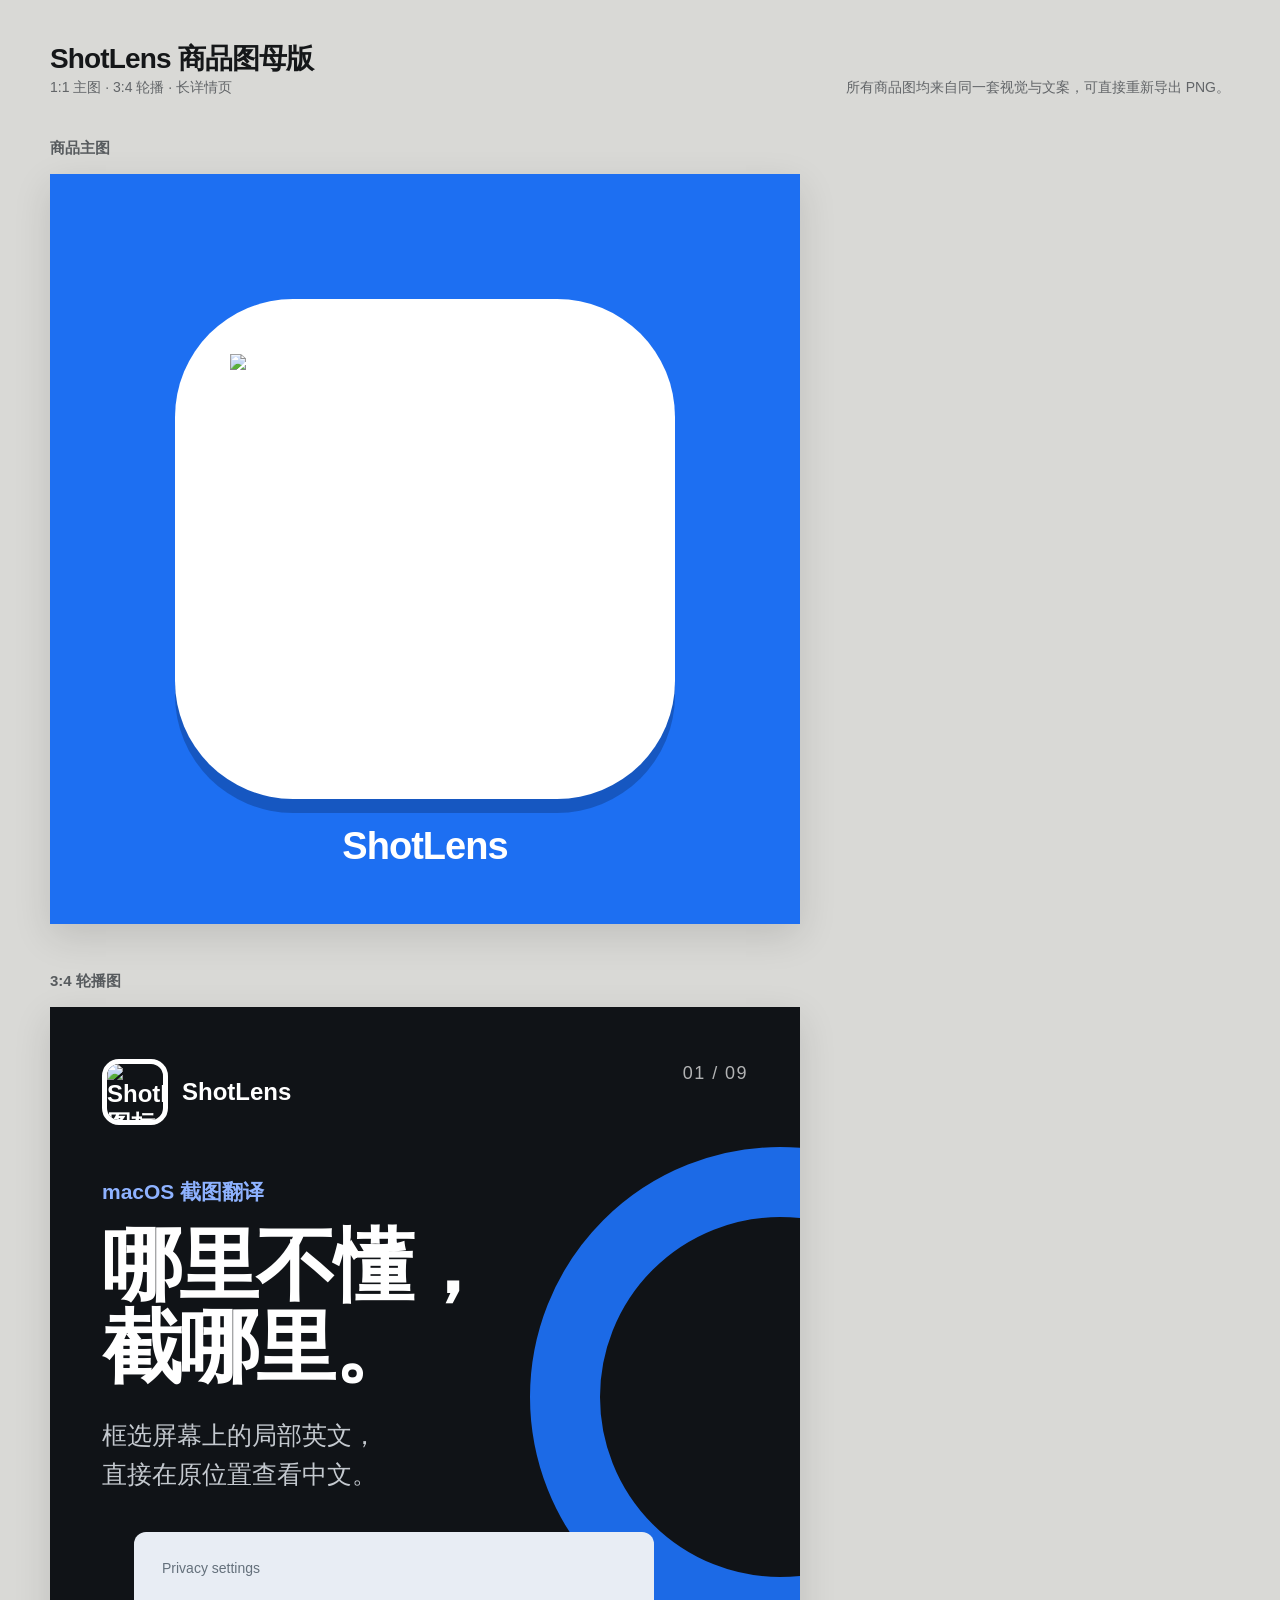
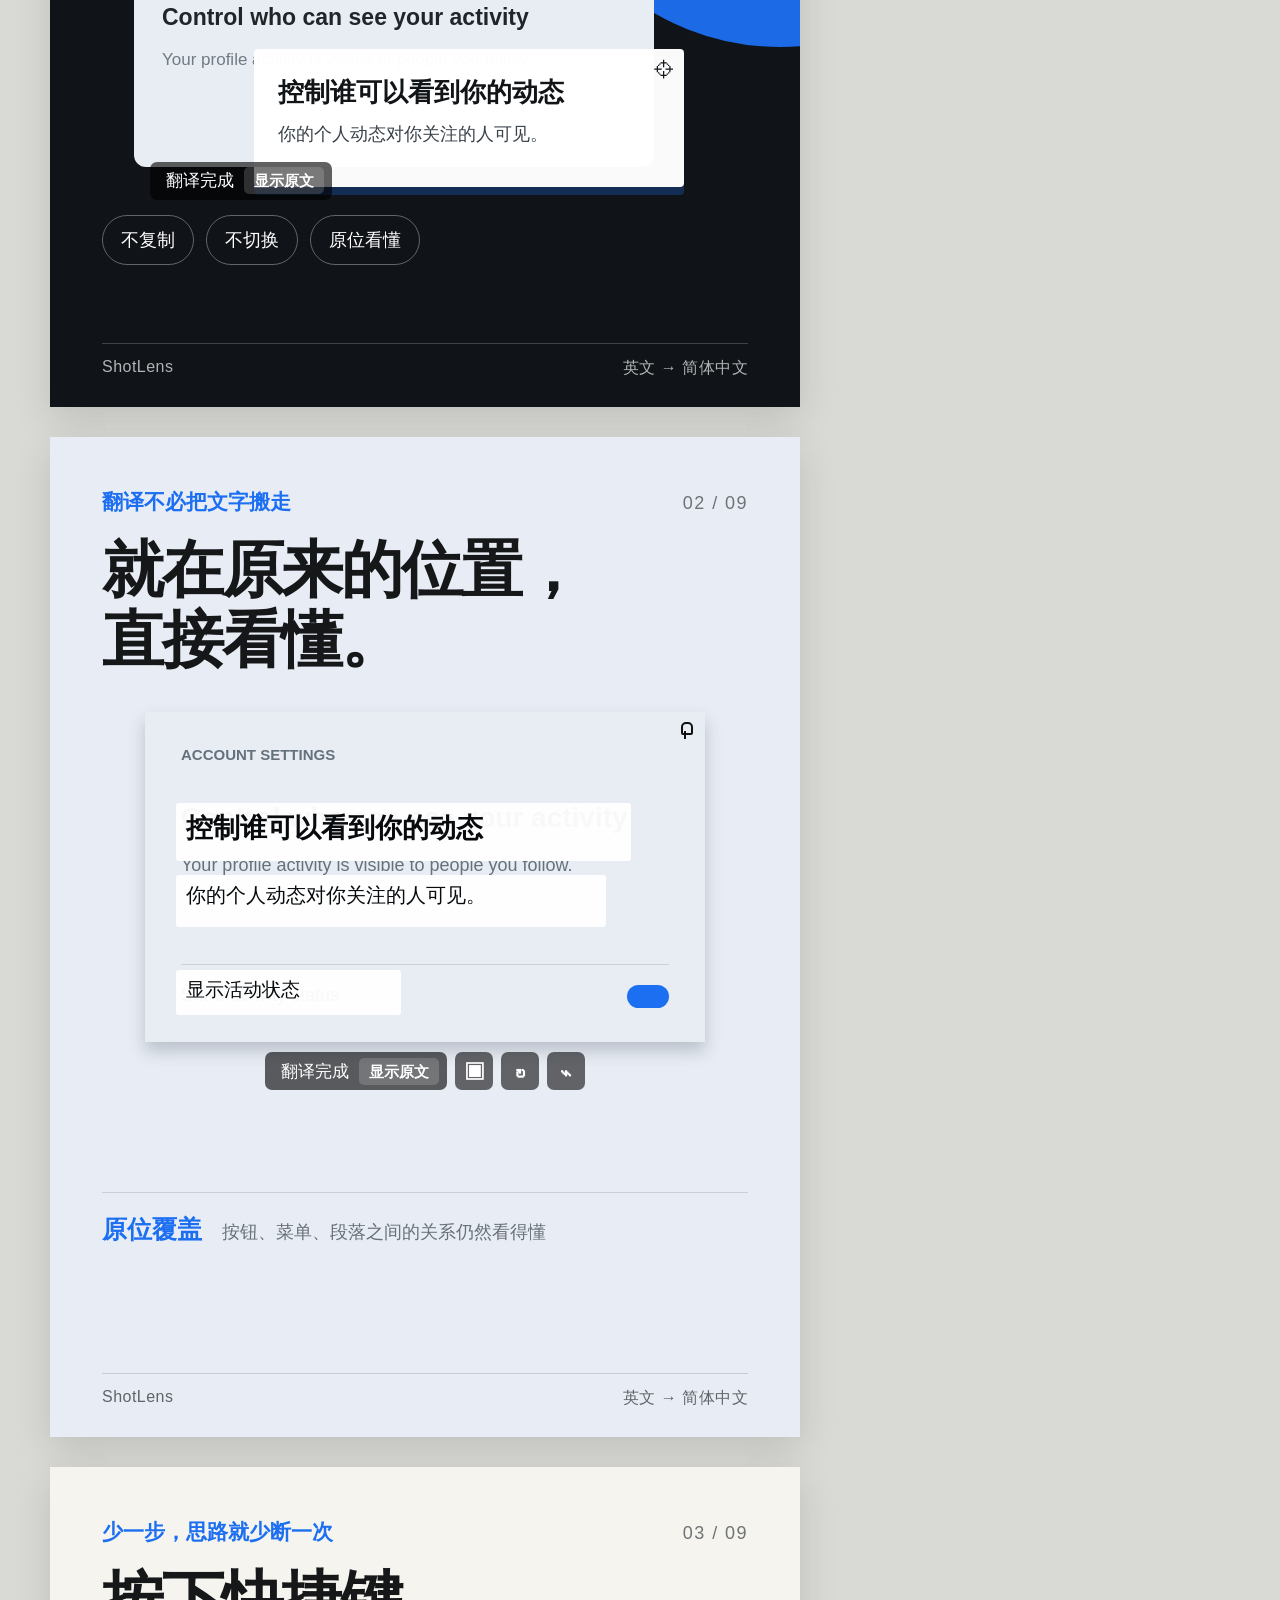
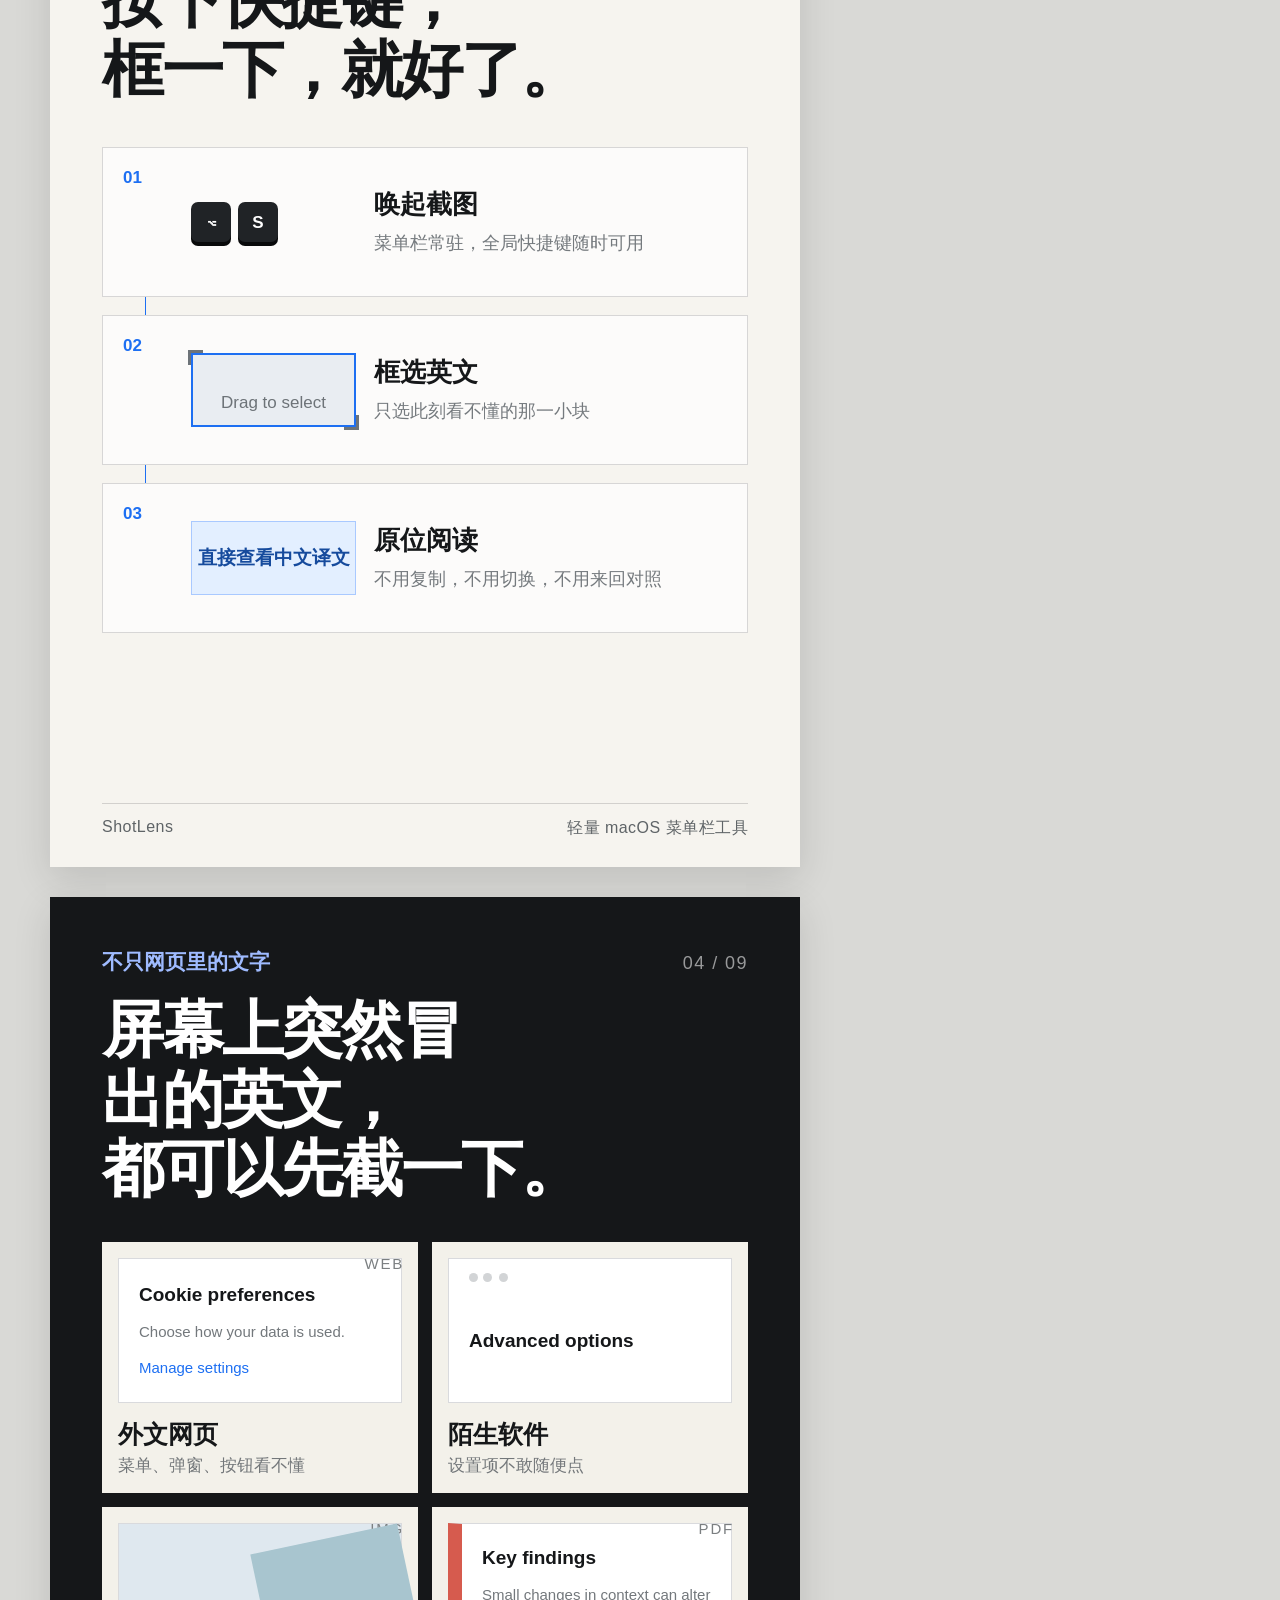
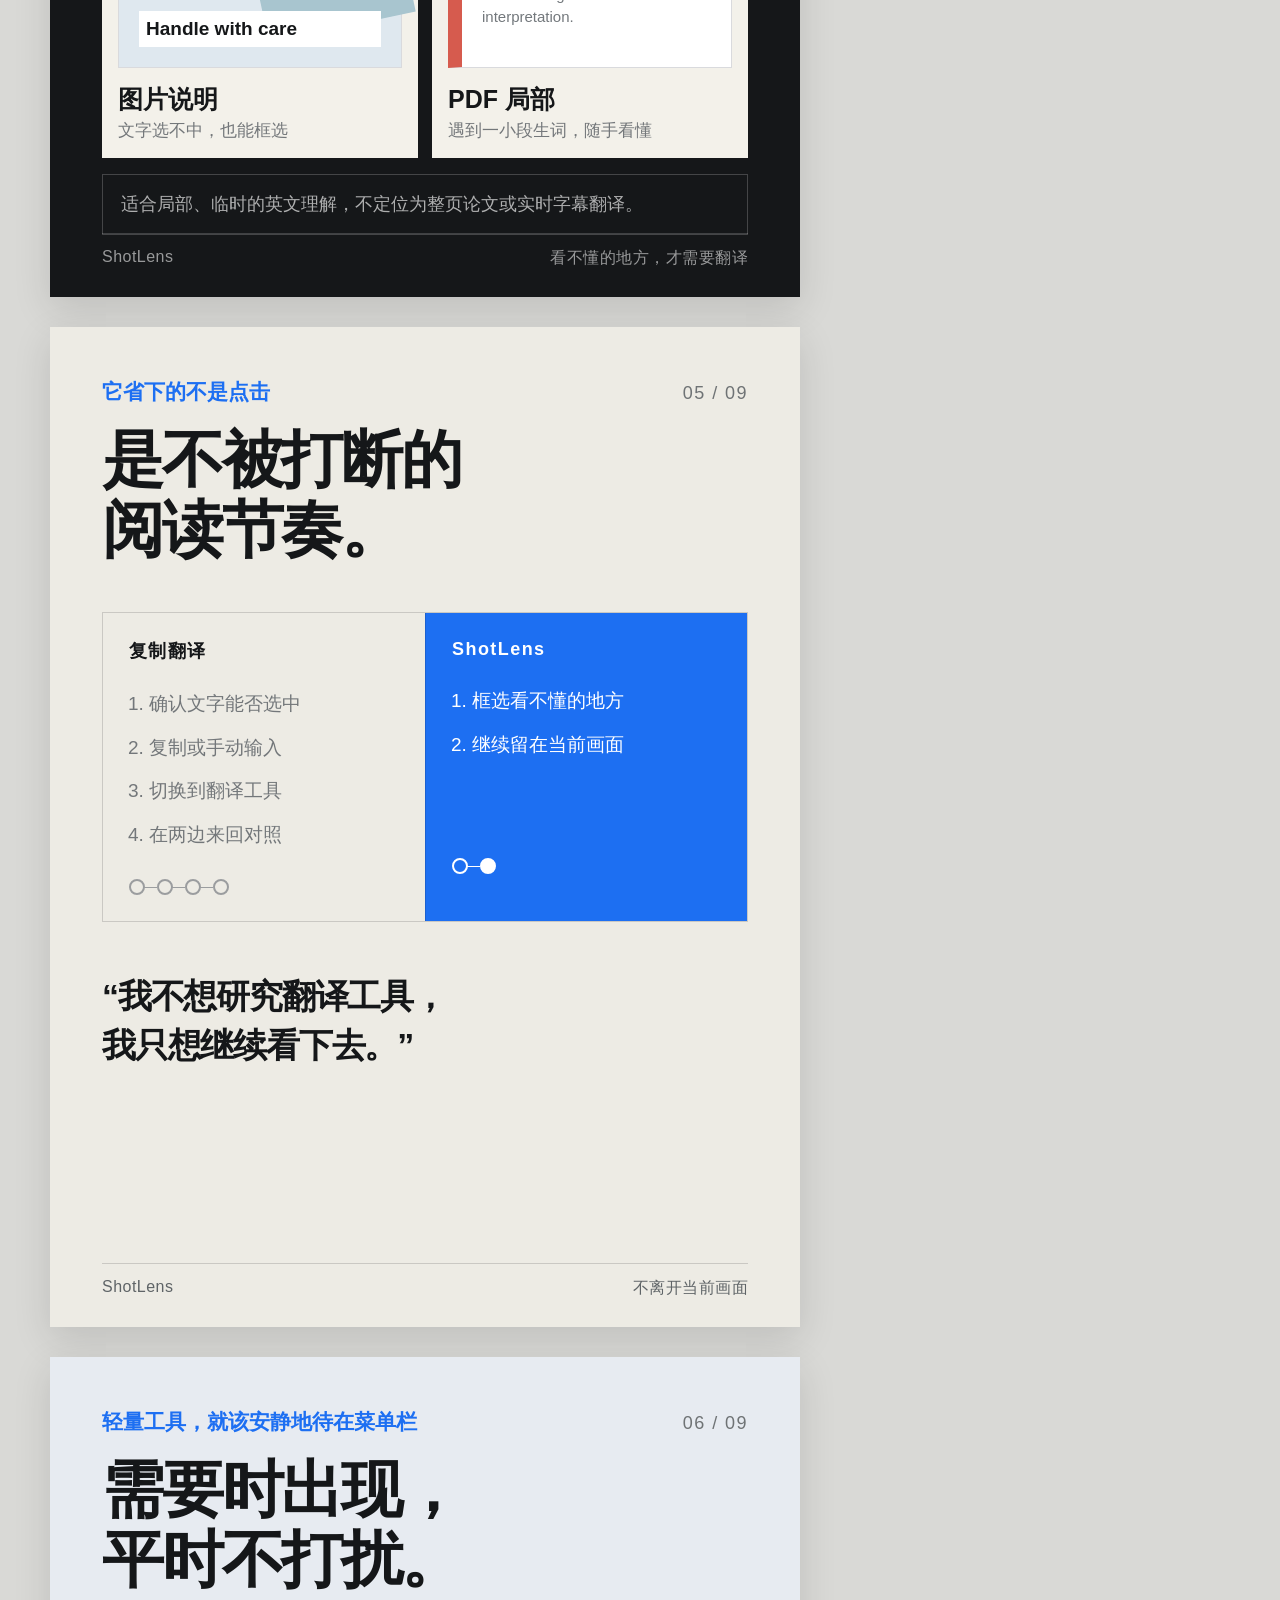
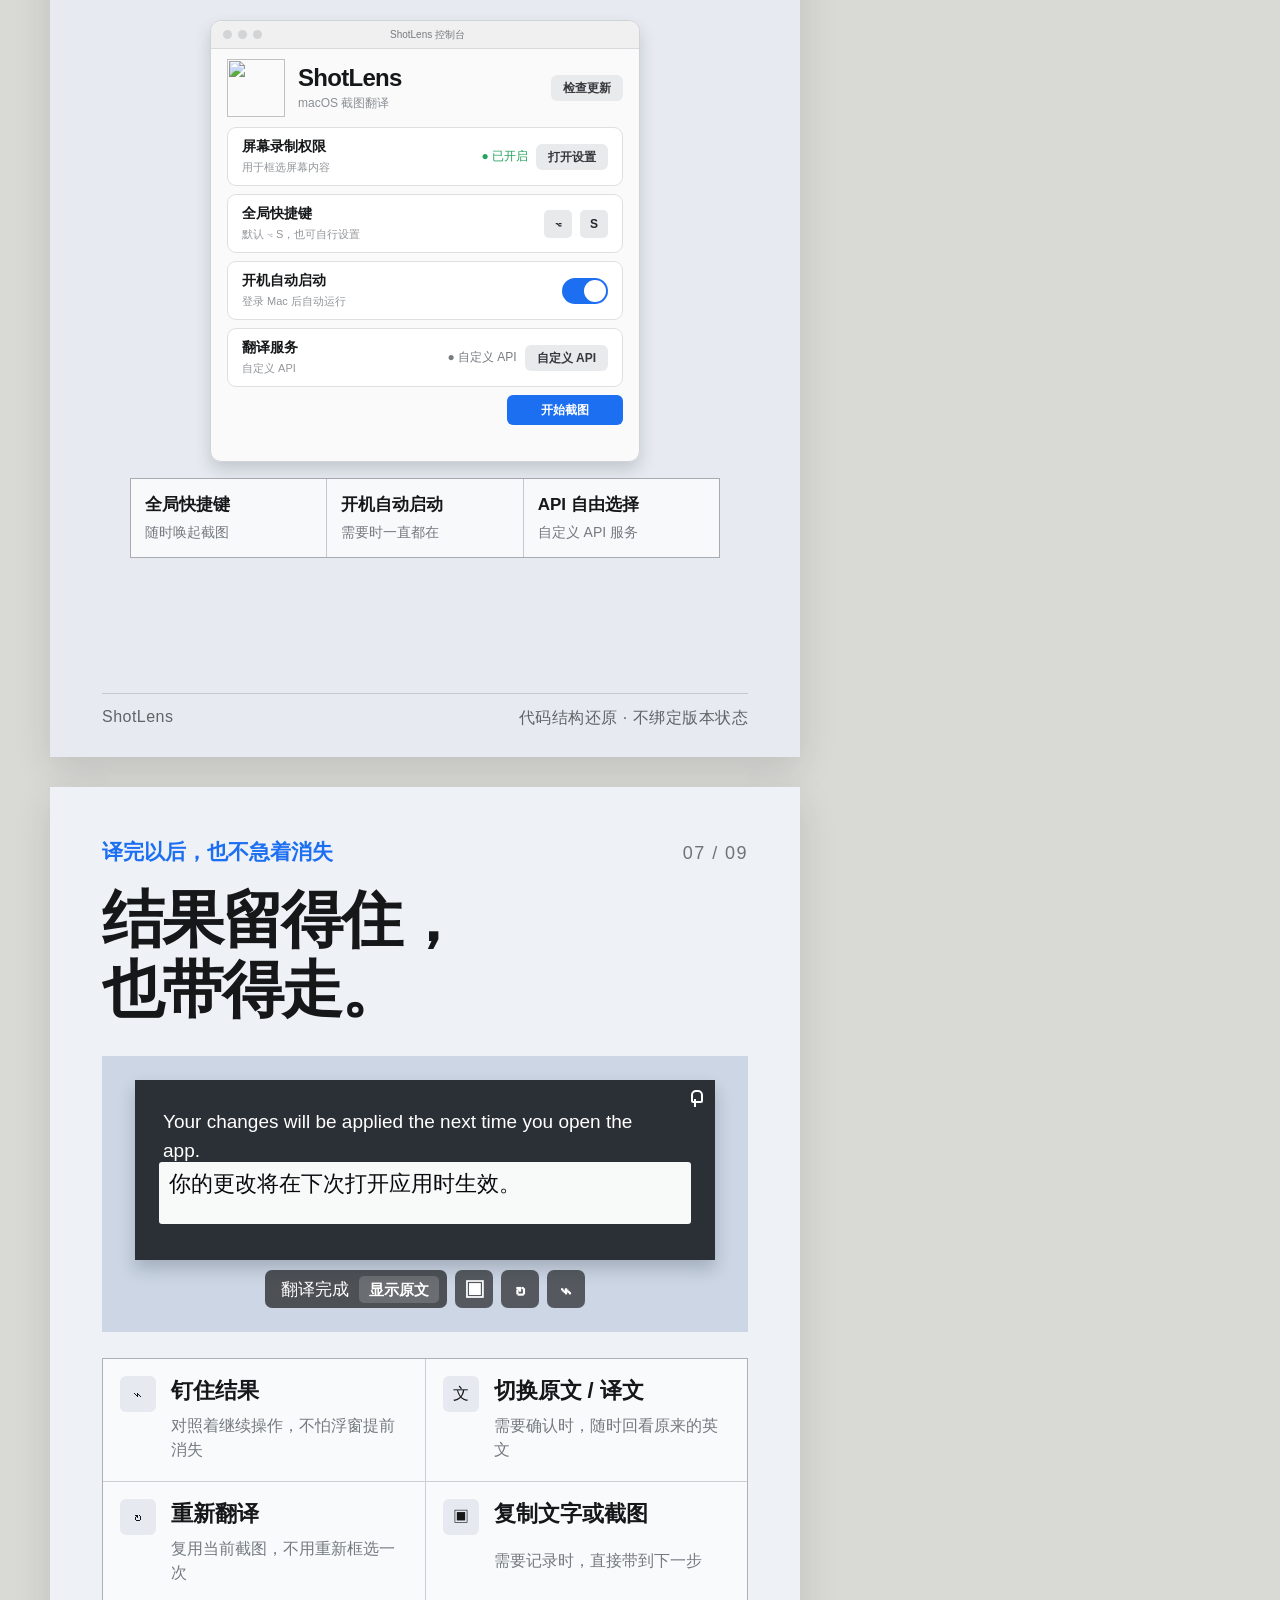
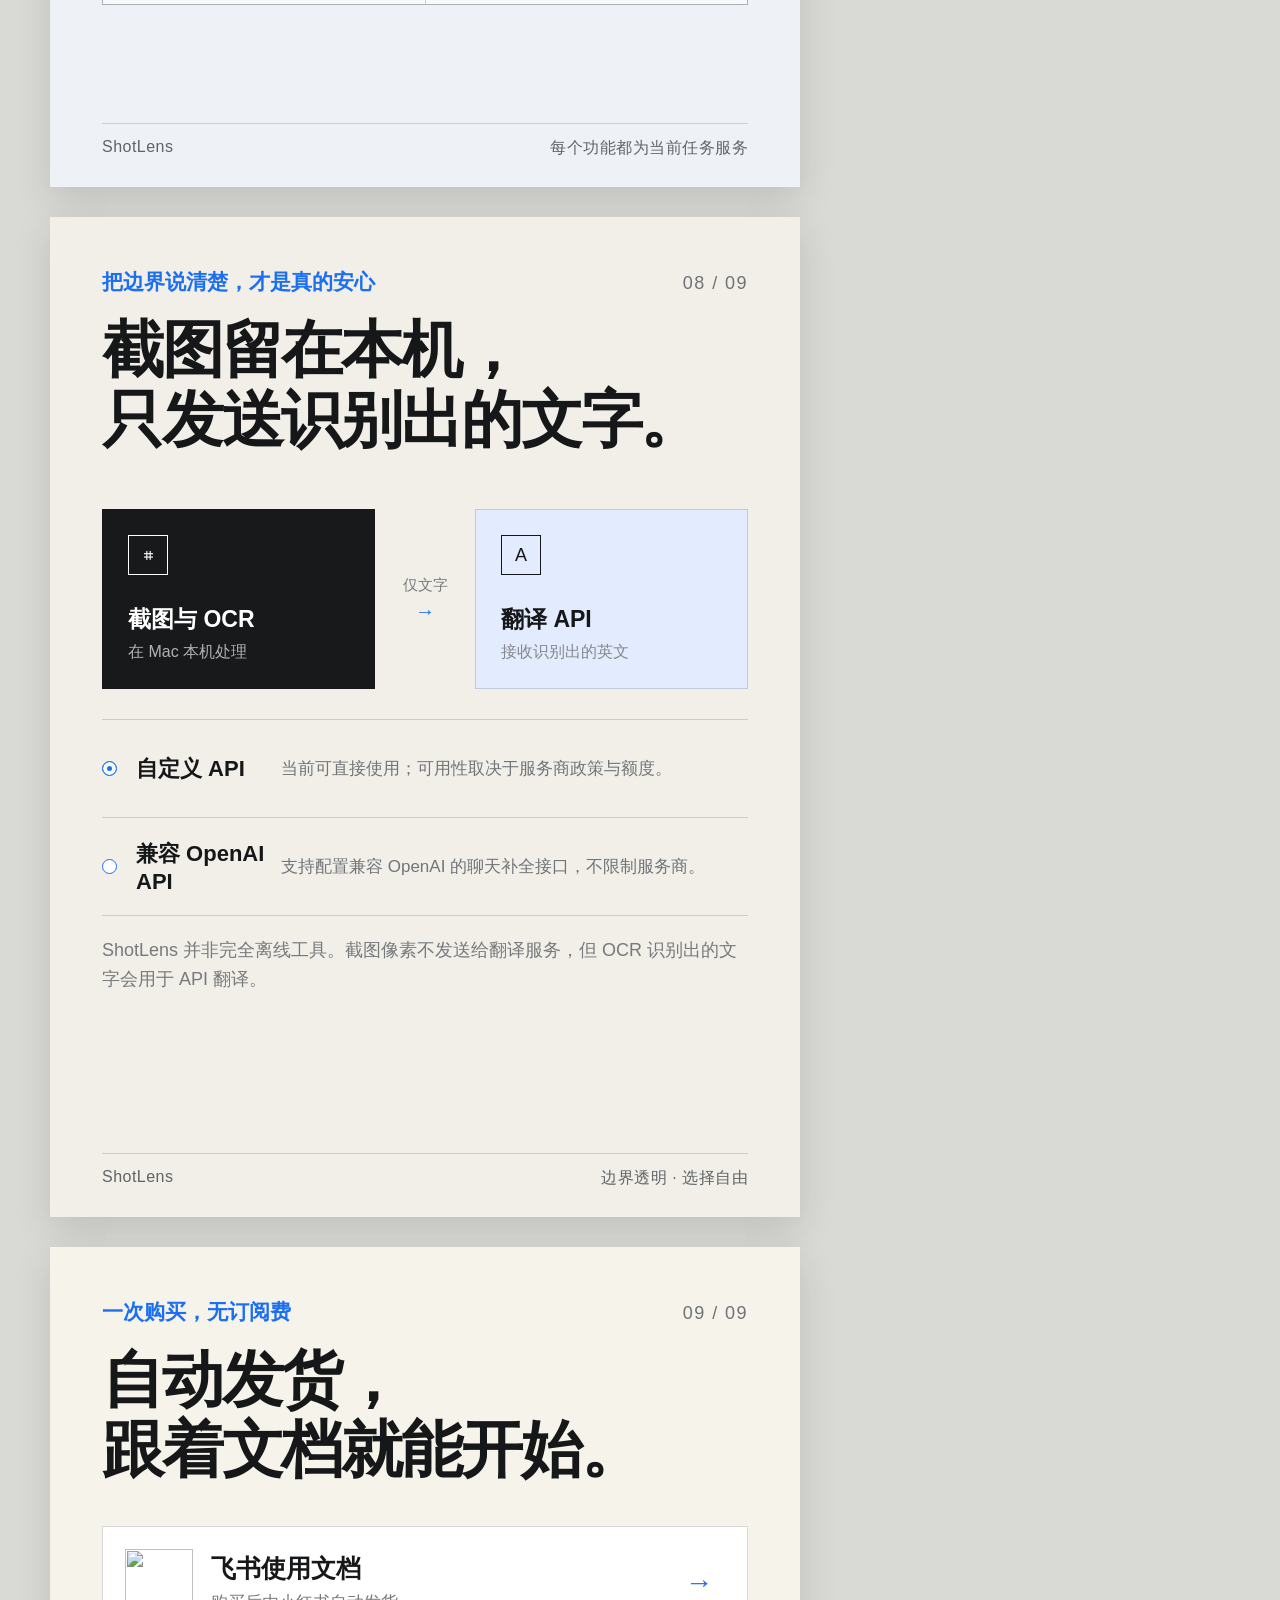
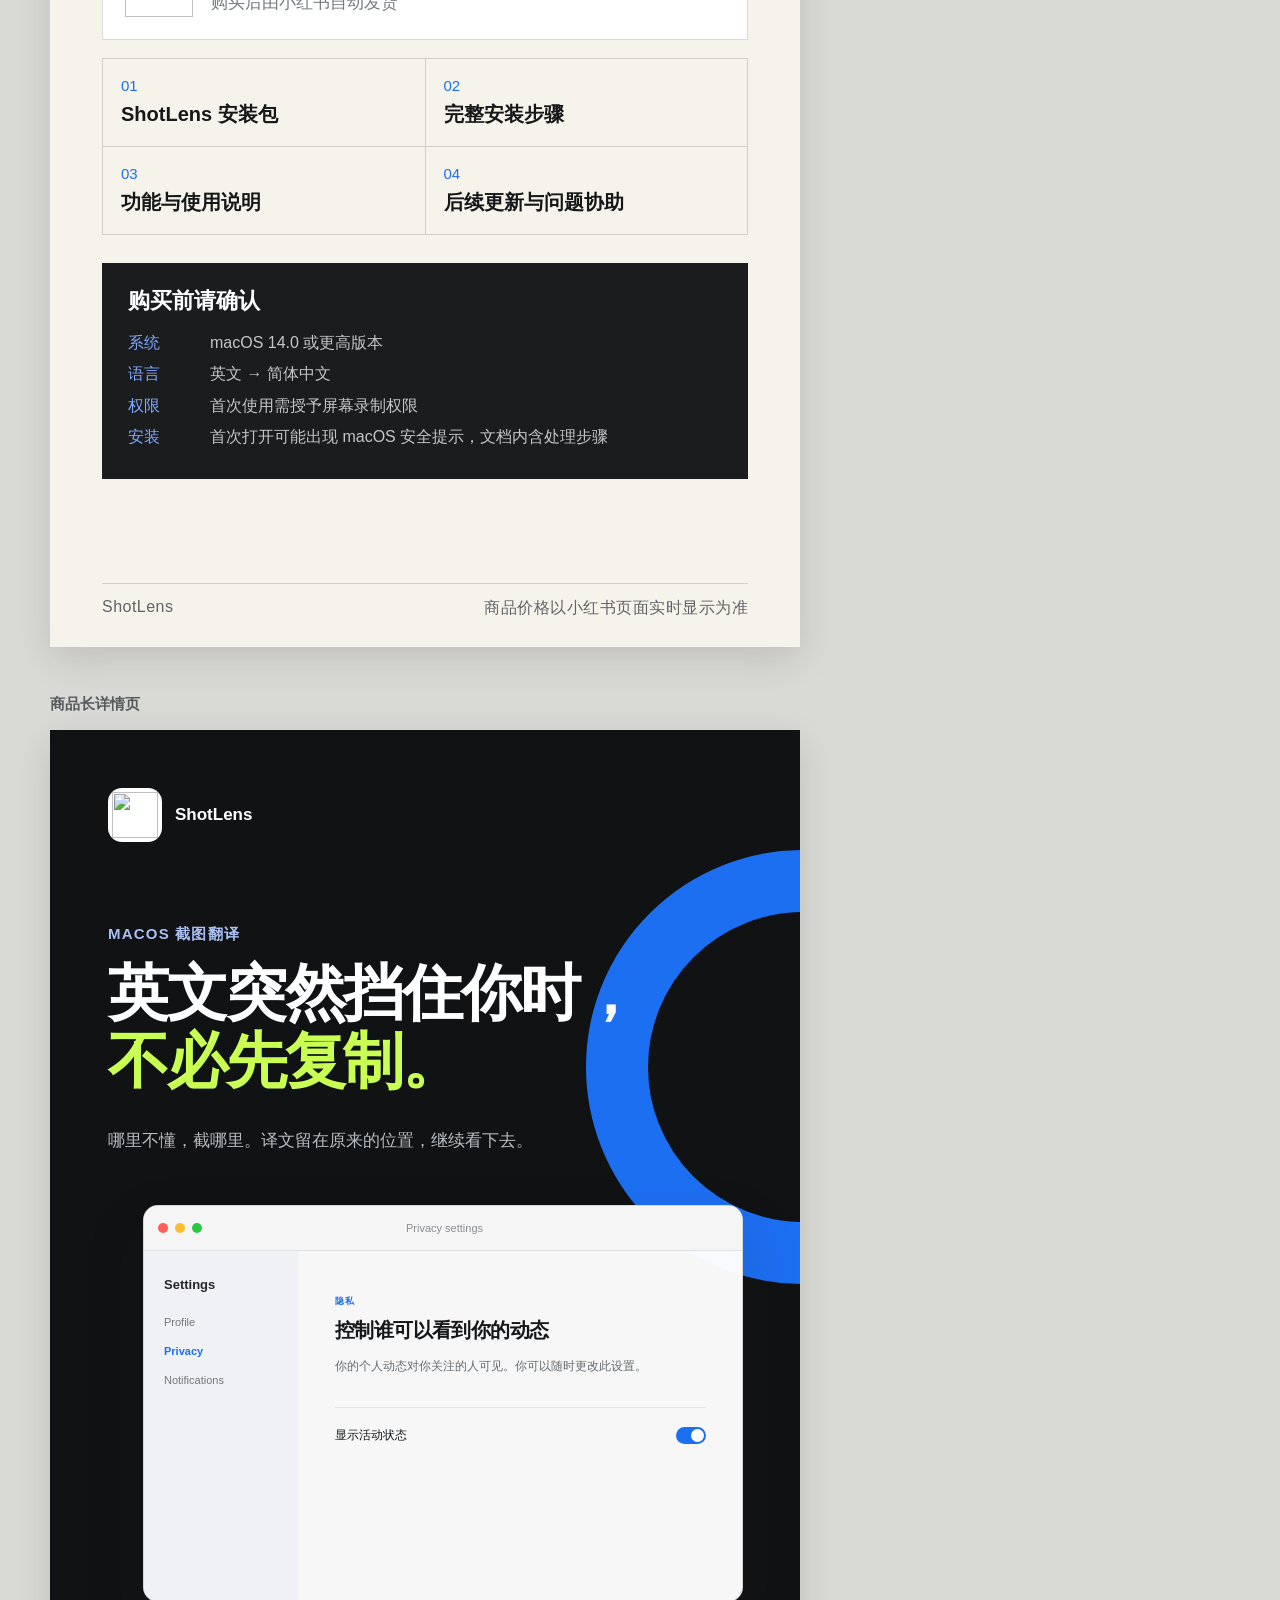
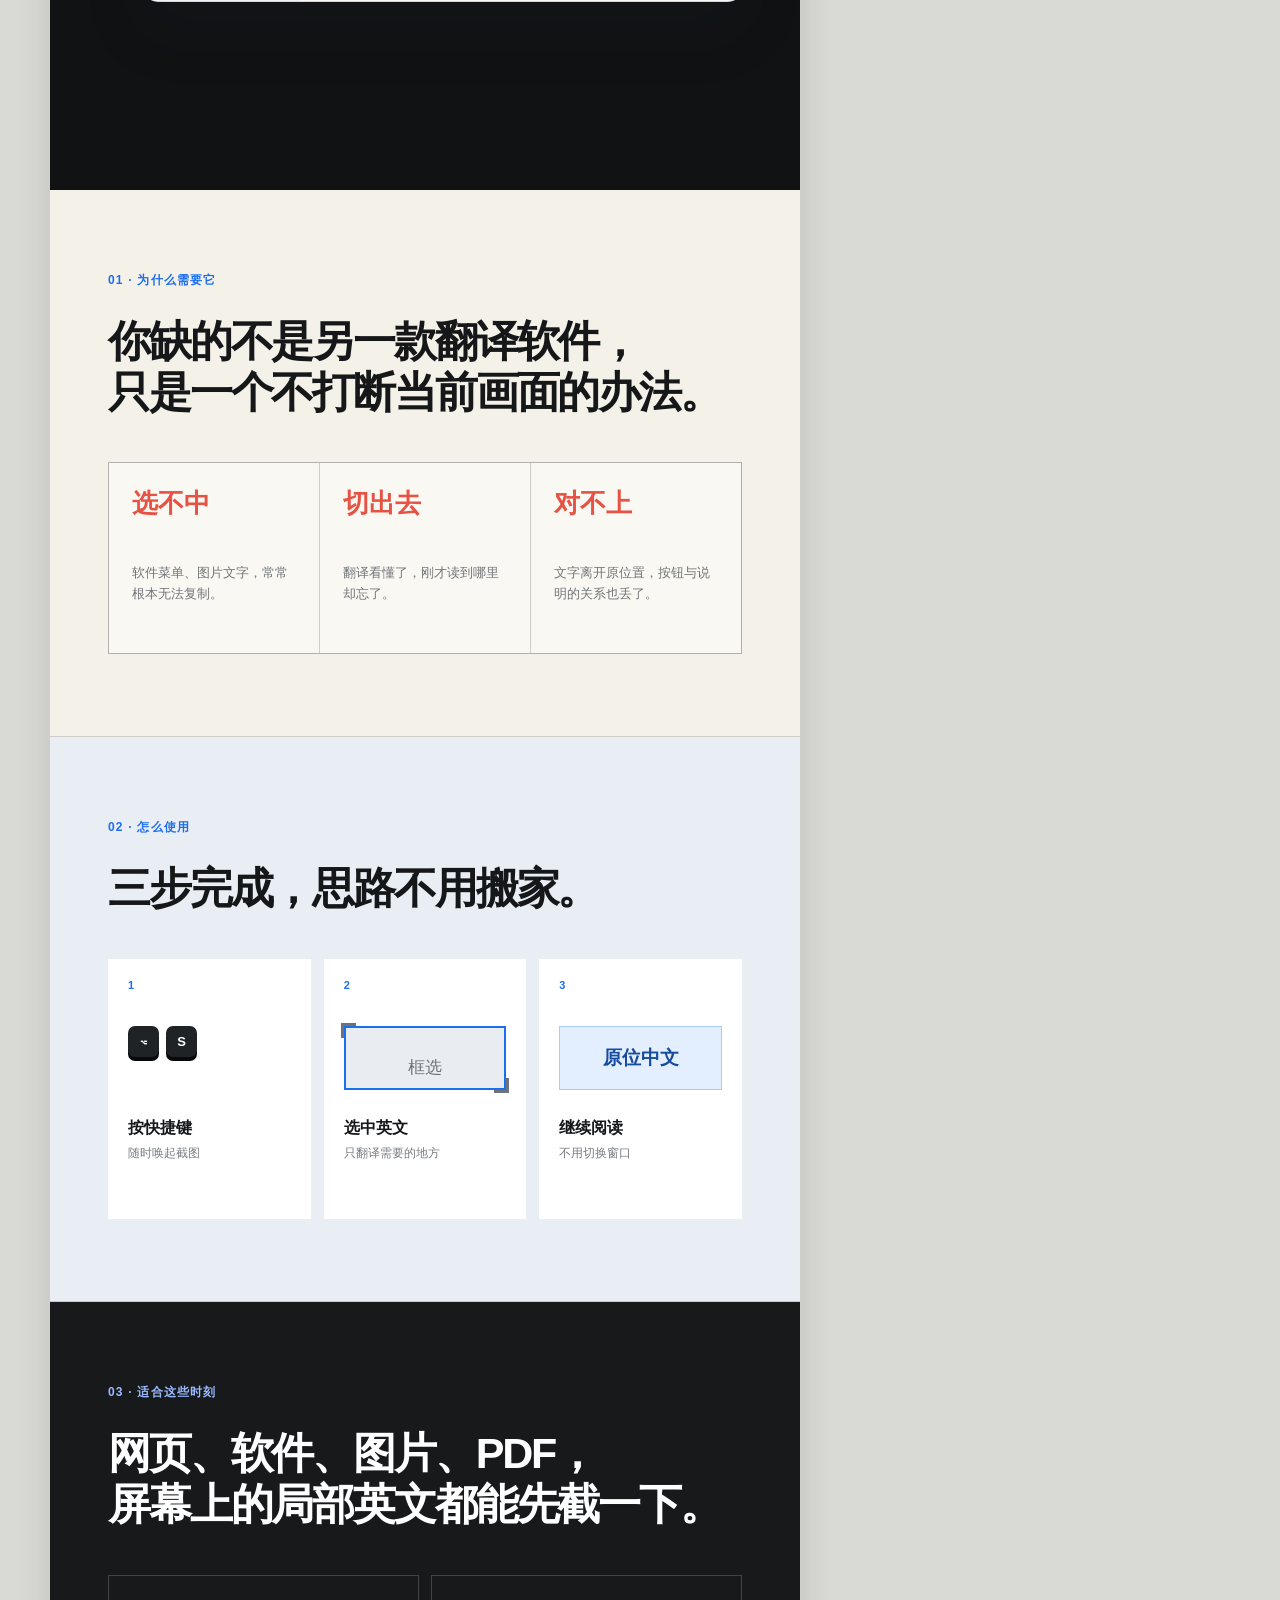
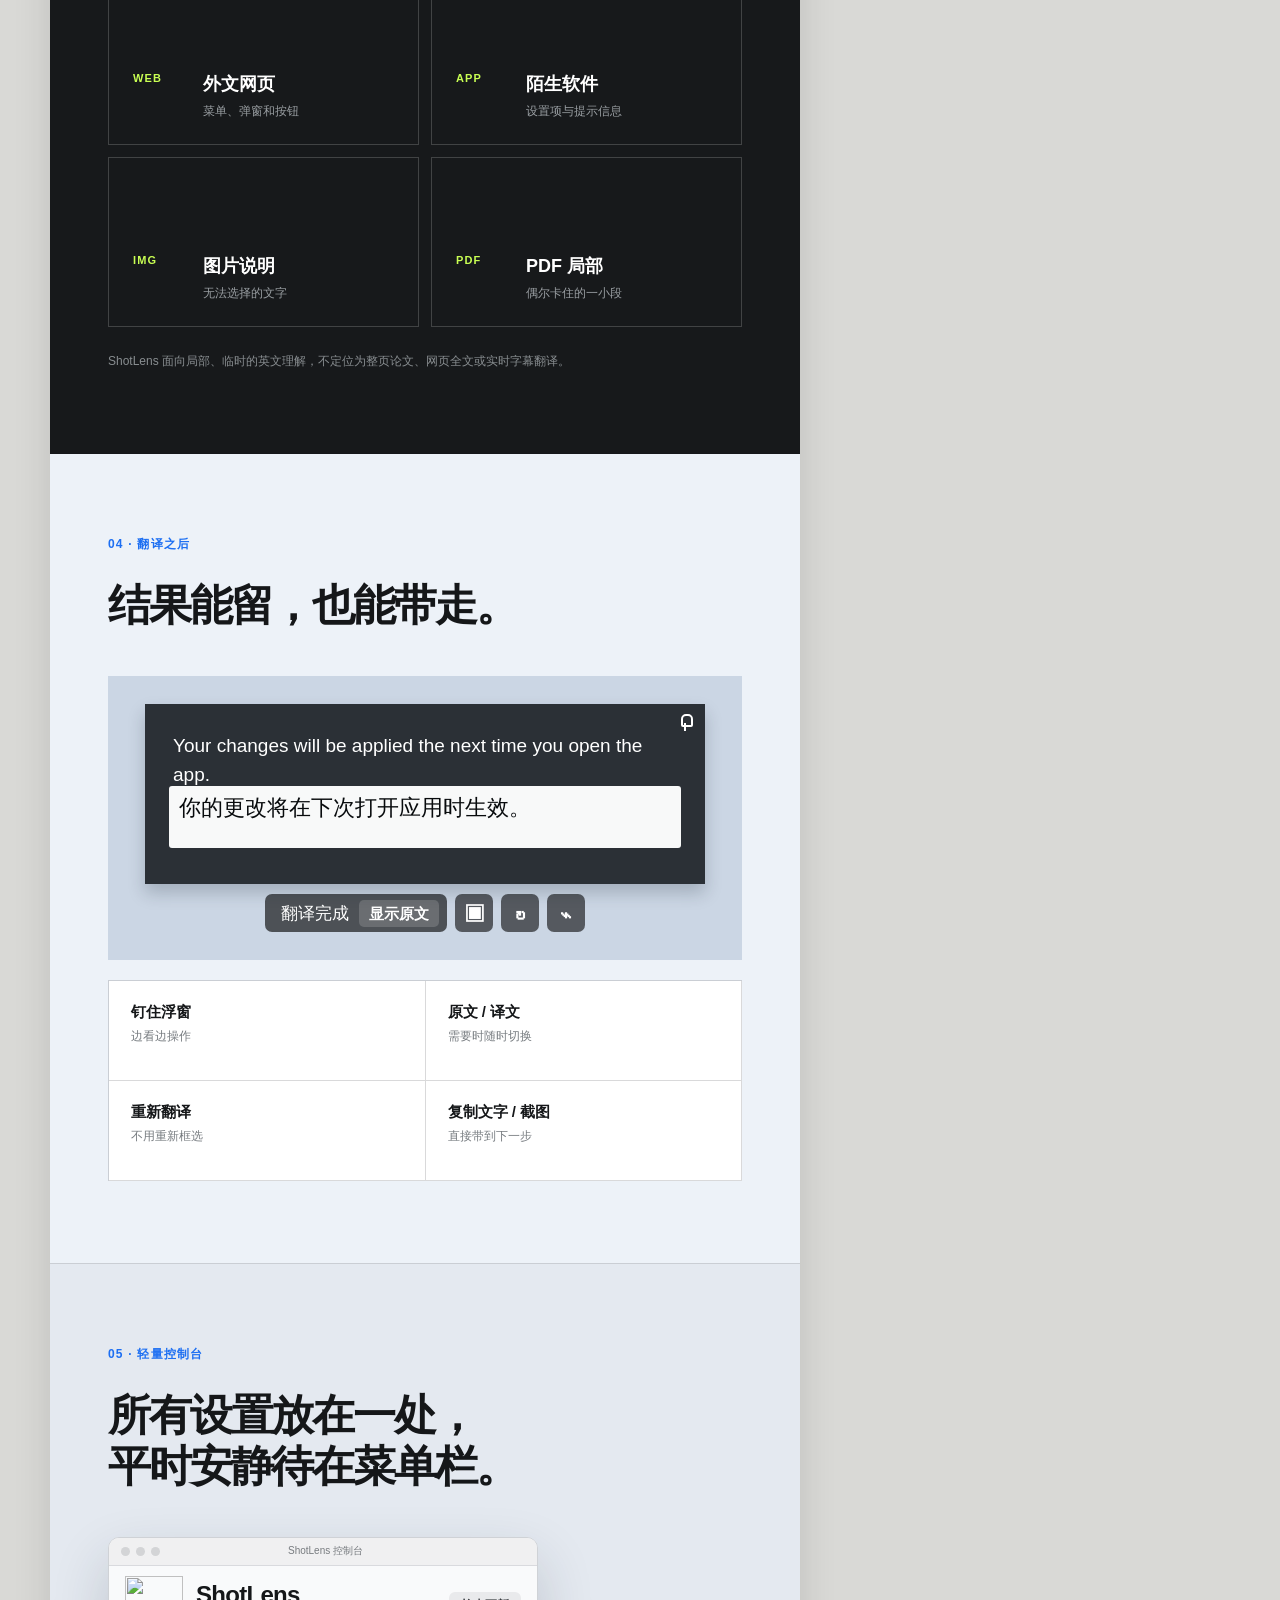
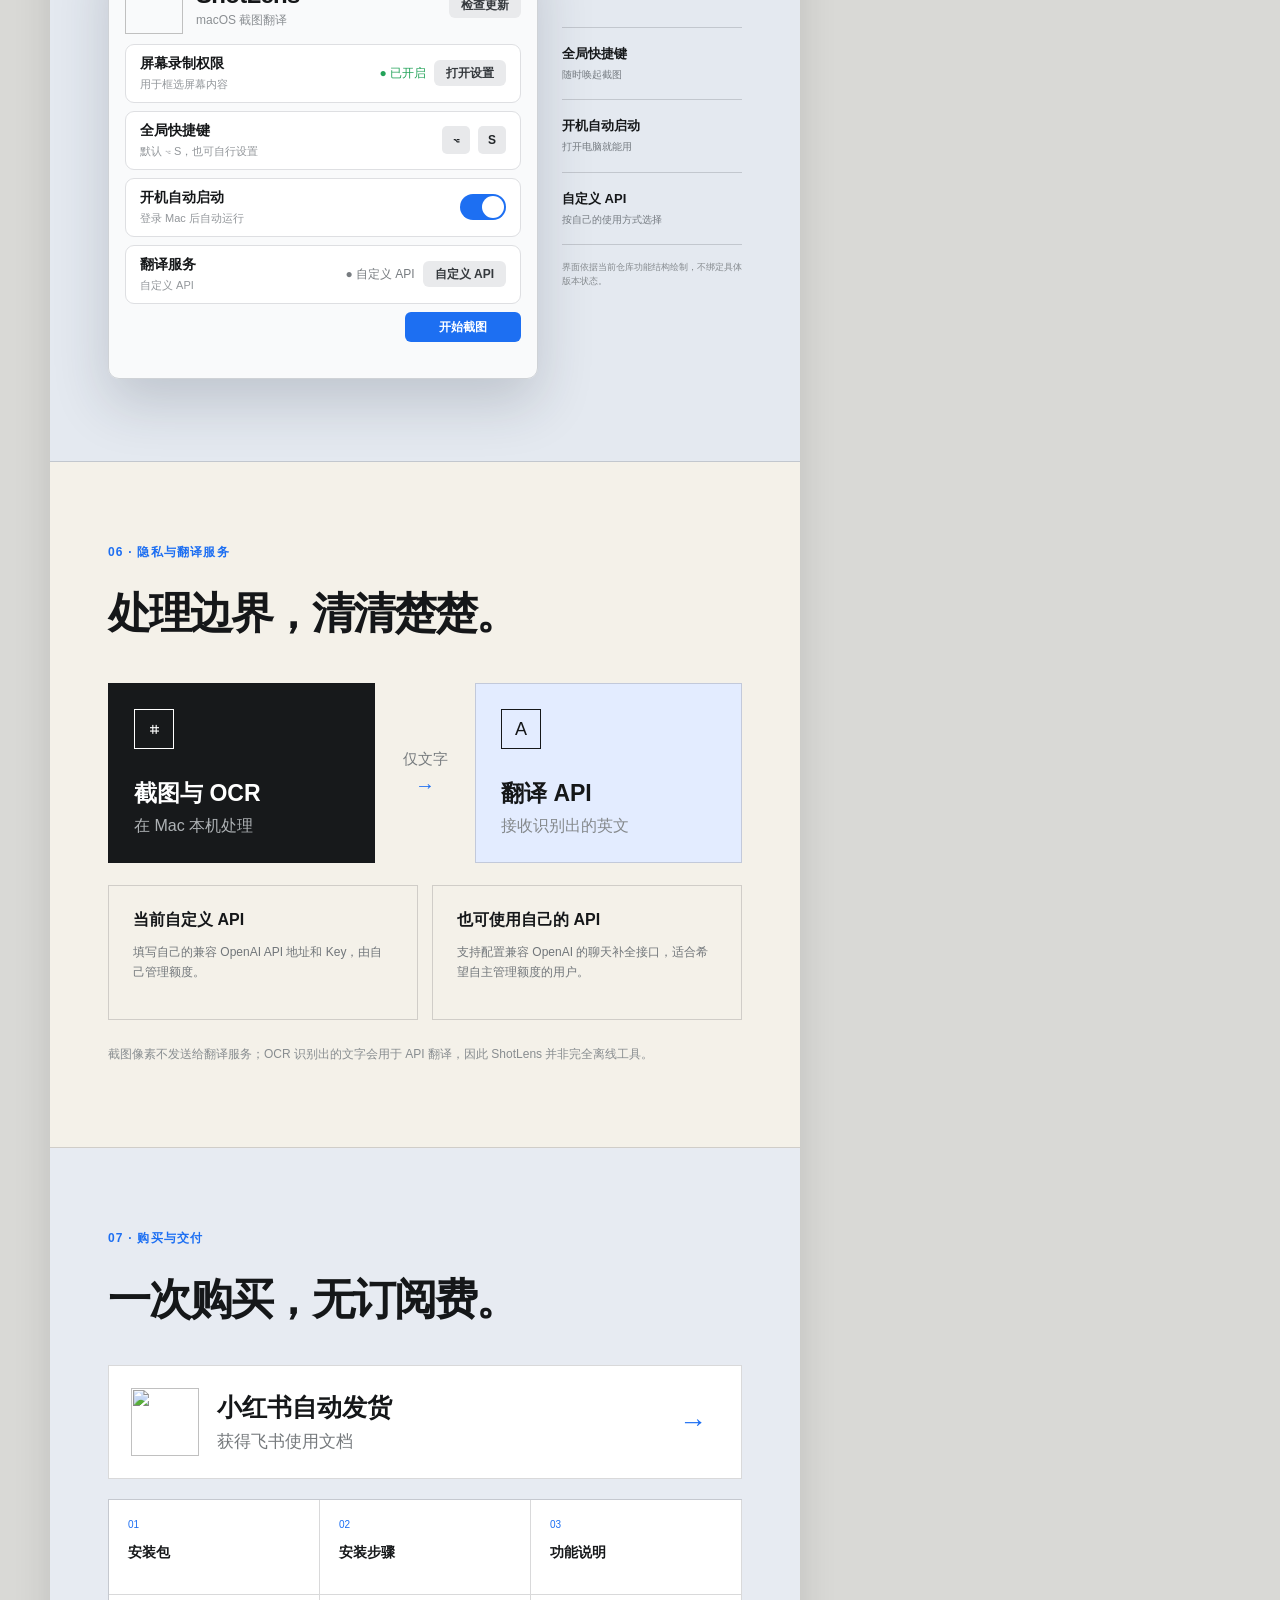
==== commit 120b1b44: "修复小选区 OCR 与自定义 API 翻译链路" ====
--- a/designs/xiaohongshu-product-page/versions/v2/index.html
+++ b/designs/xiaohongshu-product-page/versions/v2/index.html
@@ -152,10 +152,10 @@
             <div class="repo-row"><div><b>屏幕录制权限</b><small>用于框选屏幕内容</small></div><span class="status-ok">● 已开启</span><button>打开设置</button></div>
             <div class="repo-row"><div><b>全局快捷键</b><small>默认 ⌥ S，也可自行设置</small></div><kbd>⌥</kbd><kbd>S</kbd></div>
             <div class="repo-row"><div><b>开机自动启动</b><small>登录 Mac 后自动运行</small></div><span class="repo-switch"><i></i></span></div>
-            <div class="repo-row"><div><b>翻译服务</b><small>默认限免或自备 API</small></div><span class="status-neutral">● 默认限免</span><button>自备 API</button></div>
+            <div class="repo-row"><div><b>翻译服务</b><small>自定义 API</small></div><span class="status-neutral">● 自定义 API</span><button>自定义 API</button></div>
             <button class="repo-primary">开始截图</button>
           </div>
-          <div class="console-points"><div><strong>全局快捷键</strong><span>随时唤起截图</span></div><div><strong>开机自动启动</strong><span>需要时一直都在</span></div><div><strong>API 自由选择</strong><span>默认限免或自备服务</span></div></div>
+          <div class="console-points"><div><strong>全局快捷键</strong><span>随时唤起截图</span></div><div><strong>开机自动启动</strong><span>需要时一直都在</span></div><div><strong>API 自由选择</strong><span>自定义 API 服务</span></div></div>
           <footer class="slide-footer"><span>ShotLens</span><span>代码结构还原 · 不绑定版本状态</span></footer>
         </article>
 
@@ -194,8 +194,8 @@
             <div class="privacy-node api"><span class="node-icon">A</span><strong>翻译 API</strong><small>接收识别出的英文</small></div>
           </div>
           <div class="api-choice">
-            <div><span class="choice-dot"></span><strong>默认限免</strong><p>当前可直接使用；可用性取决于服务商政策与额度。</p></div>
-            <div><span class="choice-dot hollow"></span><strong>自备 API</strong><p>支持配置兼容 OpenAI 的聊天补全接口，不限制服务商。</p></div>
+            <div><span class="choice-dot"></span><strong>自定义 API</strong><p>当前可直接使用；可用性取决于服务商政策与额度。</p></div>
+            <div><span class="choice-dot hollow"></span><strong>兼容 OpenAI API</strong><p>支持配置兼容 OpenAI 的聊天补全接口，不限制服务商。</p></div>
           </div>
           <p class="privacy-disclaimer">ShotLens 并非完全离线工具。截图像素不发送给翻译服务，但 OCR 识别出的文字会用于 API 翻译。</p>
           <footer class="slide-footer"><span>ShotLens</span><span>边界透明 · 选择自由</span></footer>
@@ -282,10 +282,10 @@
               <div class="repo-row"><div><b>屏幕录制权限</b><small>用于框选屏幕内容</small></div><span class="status-ok">● 已开启</span><button>打开设置</button></div>
               <div class="repo-row"><div><b>全局快捷键</b><small>默认 ⌥ S，也可自行设置</small></div><kbd>⌥</kbd><kbd>S</kbd></div>
               <div class="repo-row"><div><b>开机自动启动</b><small>登录 Mac 后自动运行</small></div><span class="repo-switch"><i></i></span></div>
-              <div class="repo-row"><div><b>翻译服务</b><small>默认限免或自备 API</small></div><span class="status-neutral">● 默认限免</span><button>自备 API</button></div>
+              <div class="repo-row"><div><b>翻译服务</b><small>自定义 API</small></div><span class="status-neutral">● 自定义 API</span><button>自定义 API</button></div>
               <button class="repo-primary">开始截图</button>
             </div>
-            <div class="long-console-points"><p><strong>全局快捷键</strong><span>随时唤起截图</span></p><p><strong>开机自动启动</strong><span>打开电脑就能用</span></p><p><strong>默认限免 / 自备 API</strong><span>按自己的使用方式选择</span></p><small>界面依据当前仓库功能结构绘制，不绑定具体版本状态。</small></div>
+            <div class="long-console-points"><p><strong>全局快捷键</strong><span>随时唤起截图</span></p><p><strong>开机自动启动</strong><span>打开电脑就能用</span></p><p><strong>自定义 API</strong><span>按自己的使用方式选择</span></p><small>界面依据当前仓库功能结构绘制，不绑定具体版本状态。</small></div>
           </div>
         </section>
 
@@ -293,7 +293,7 @@
           <p class="section-number">06 · 隐私与翻译服务</p>
           <h2>处理边界，清清楚楚。</h2>
           <div class="privacy-flow"><div class="privacy-node local"><span class="node-icon">⌗</span><strong>截图与 OCR</strong><small>在 Mac 本机处理</small></div><div class="flow-arrow"><span>仅文字</span>→</div><div class="privacy-node api"><span class="node-icon">A</span><strong>翻译 API</strong><small>接收识别出的英文</small></div></div>
-          <div class="long-api"><div><strong>当前默认限免</strong><p>若服务商持续限免，可继续直接使用；可用性取决于服务商政策、额度及公共服务状态。</p></div><div><strong>也可使用自己的 API</strong><p>支持配置兼容 OpenAI 的聊天补全接口，适合希望自主管理额度的用户。</p></div></div>
+          <div class="long-api"><div><strong>当前自定义 API</strong><p>填写自己的兼容 OpenAI API 地址和 Key，由自己管理额度。</p></div><div><strong>也可使用自己的 API</strong><p>支持配置兼容 OpenAI 的聊天补全接口，适合希望自主管理额度的用户。</p></div></div>
           <p class="long-note">截图像素不发送给翻译服务；OCR 识别出的文字会用于 API 翻译，因此 ShotLens 并非完全离线工具。</p>
         </section>
 
